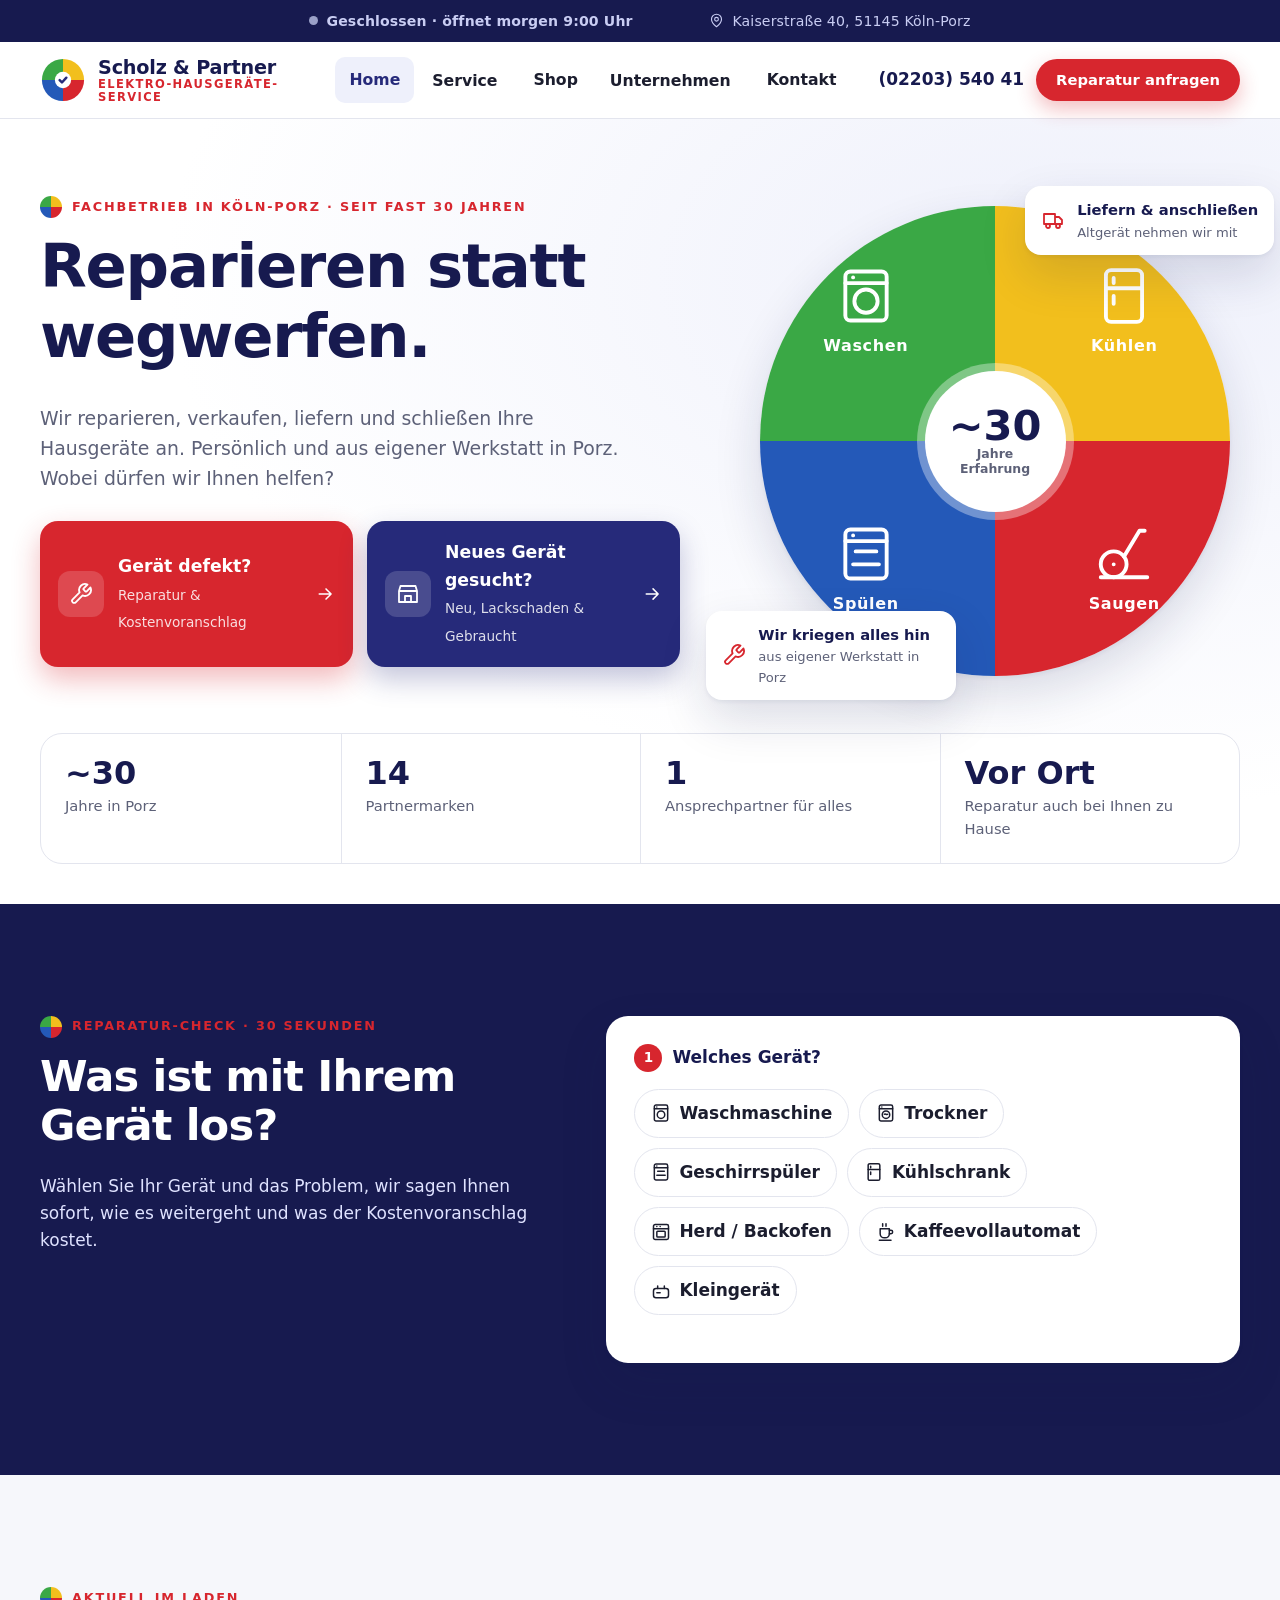
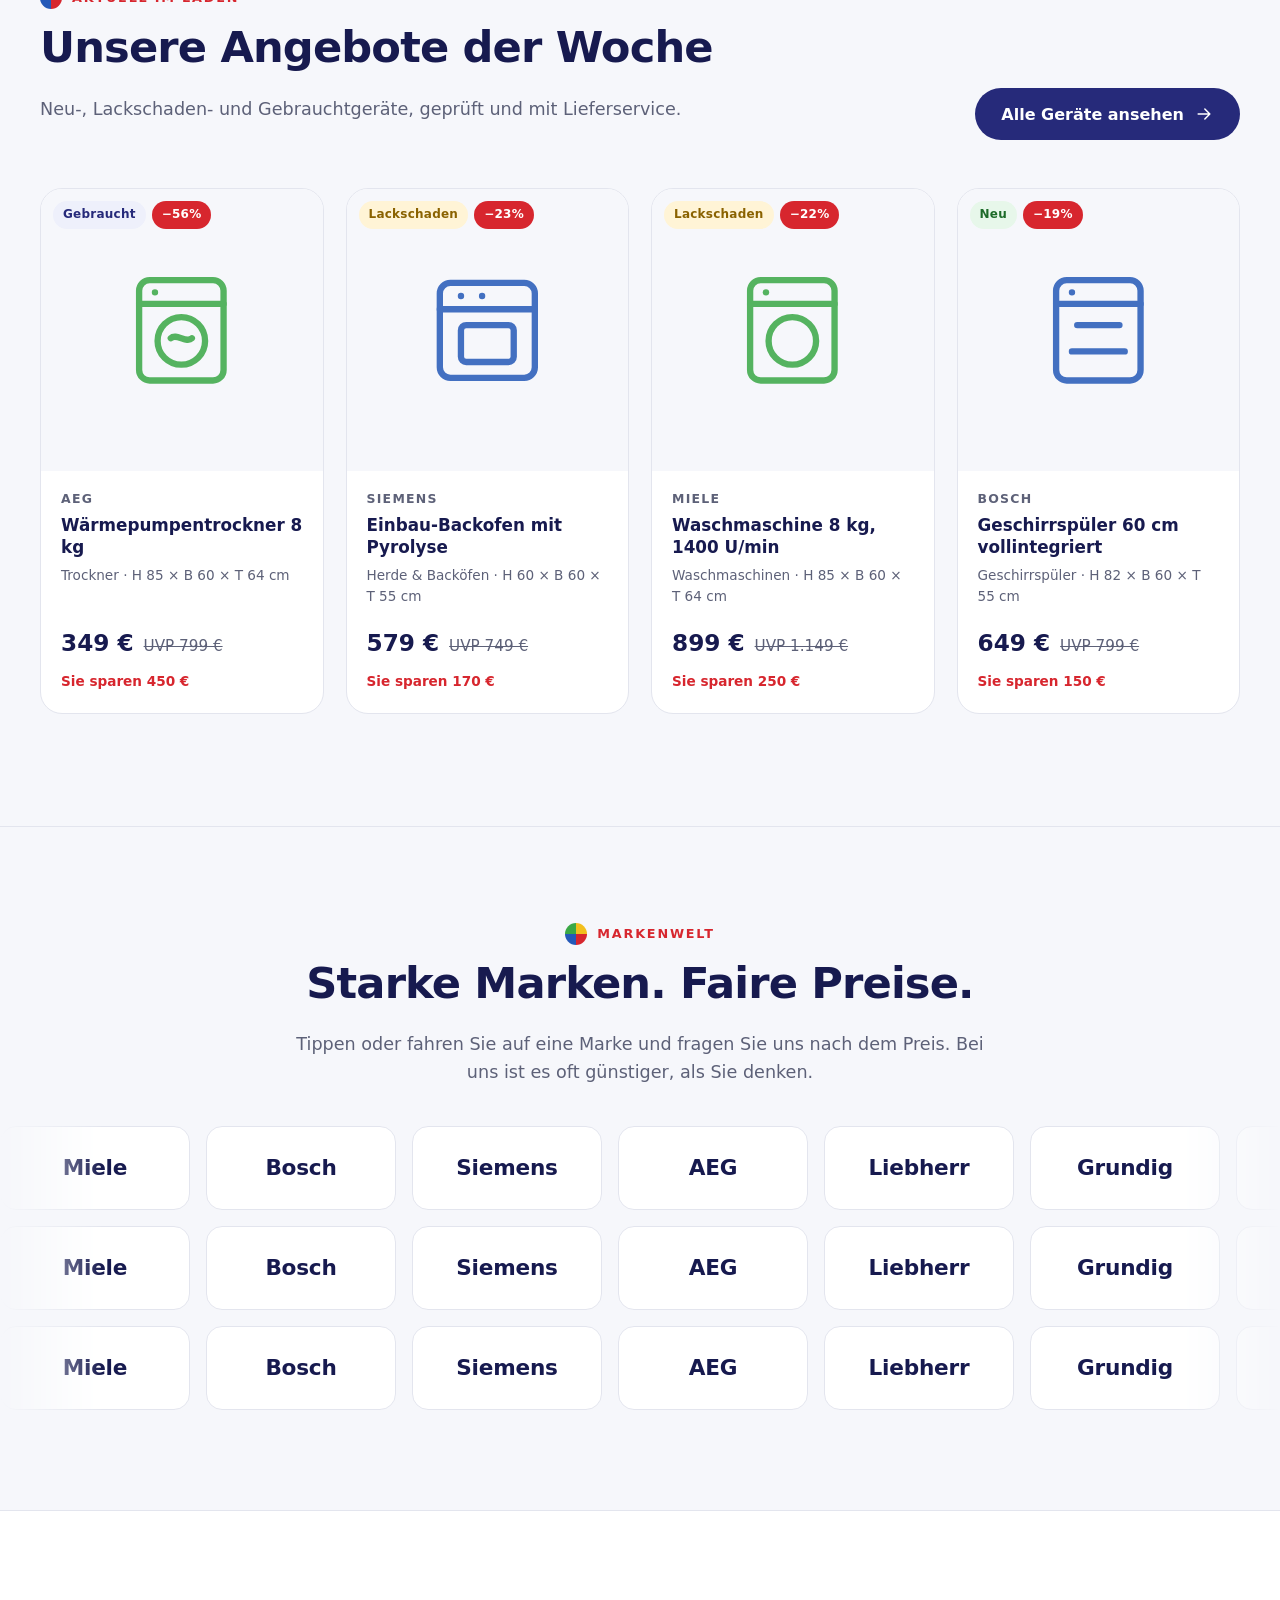
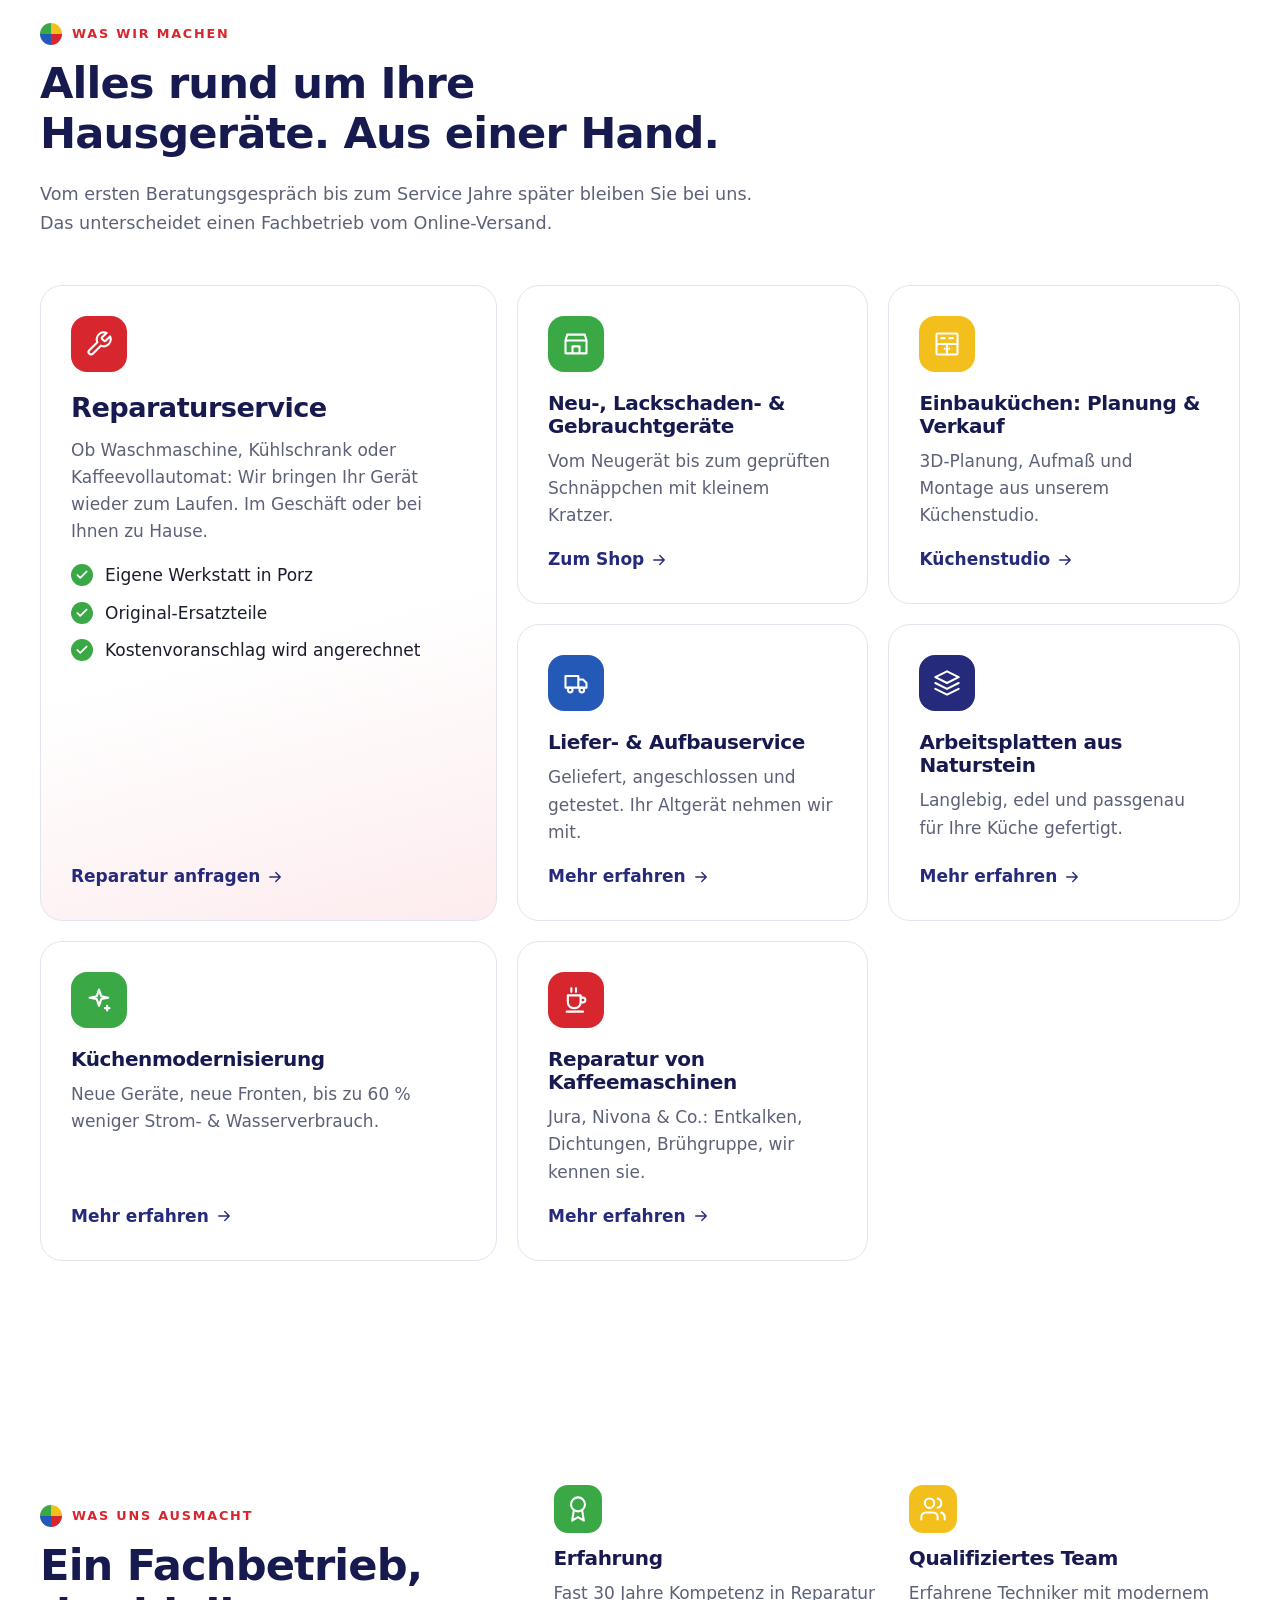
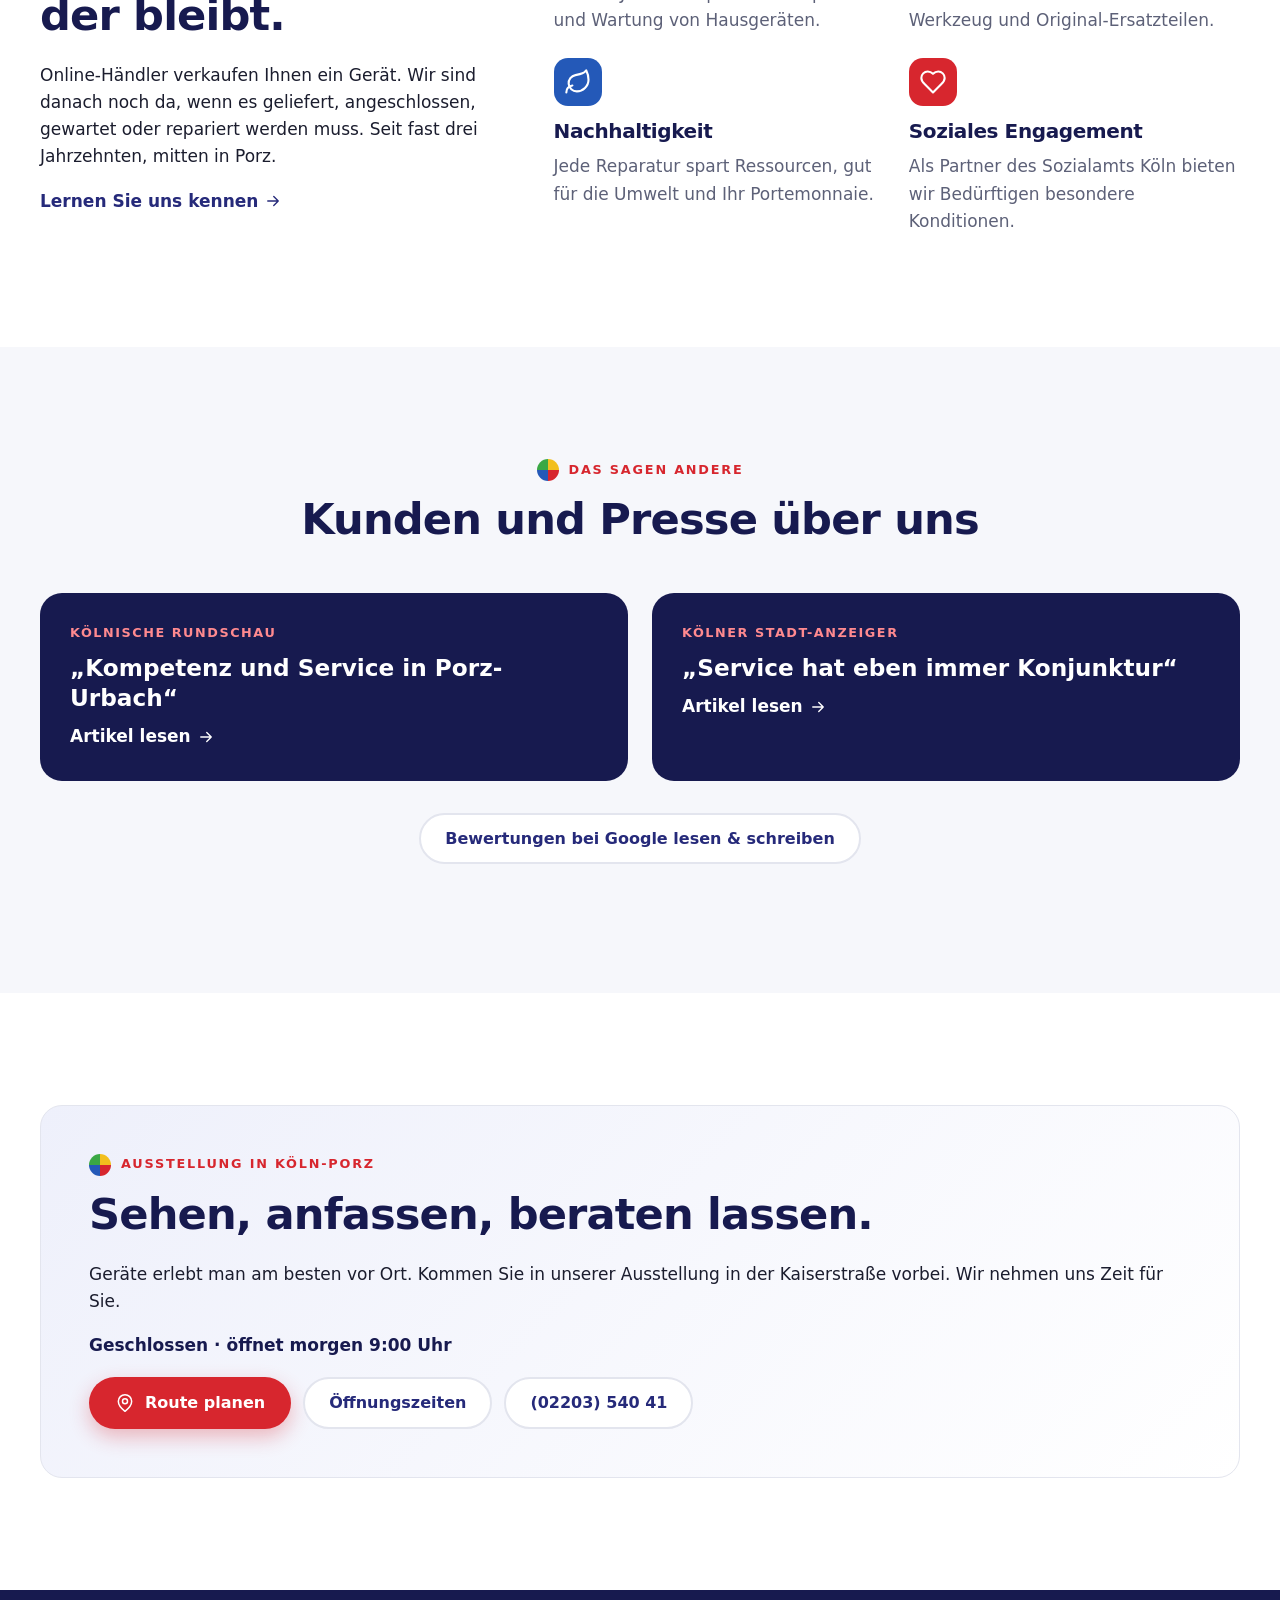
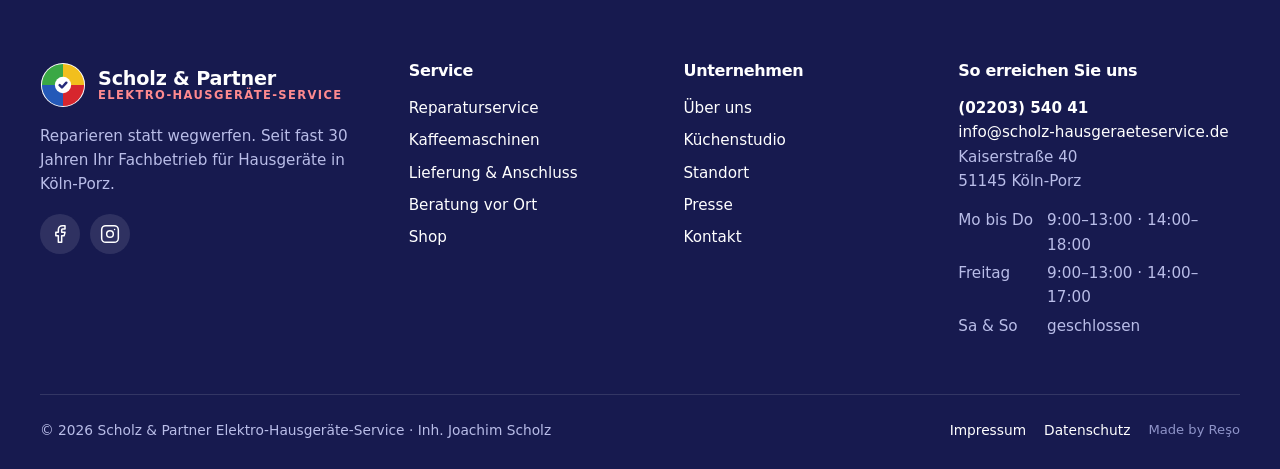
==== home/index.html @ b6da5149 "Webseite v 1.1" ====
<!DOCTYPE html>
<html lang="de">
<head>
  <meta charset="utf-8">
  <meta name="viewport" content="width=device-width, initial-scale=1">
  <title>Scholz &amp; Partner, Hausgeräte-Reparatur, Verkauf &amp; Küchenstudio in Köln-Porz</title>
  <meta name="description" content="Ihr Fachbetrieb für Hausgeräte in Köln-Porz: Reparatur von Waschmaschine, Kühlschrank & Kaffeevollautomat, Neu-, Lackschaden- & Gebrauchtgeräte, Lieferung, Anschluss und Küchenstudio. Seit fast 30 Jahren.">
  <link rel="canonical" href="https://scholz-hausgeraeteservice.de/home/">
  <meta property="og:title" content="Scholz & Partner, Reparieren statt wegwerfen">
  <meta property="og:description" content="Hausgeräte-Service in Köln-Porz: Reparatur, Verkauf, Lieferung & Küchenstudio.">
  <meta name="theme-color" content="#262a7a">
  <link rel="icon" href="/assets/img/favicon.svg" type="image/svg+xml">
  <link rel="stylesheet" href="/assets/css/main.css">
  <link rel="stylesheet" href="/home/style.css">
  <script type="application/ld+json">
  {"@context":"https://schema.org","@type":"HomeAndConstructionBusiness","name":"Scholz & Partner Elektro-Hausgeräte-Service",
   "url":"https://scholz-hausgeraeteservice.de/","telephone":"+49 2203 54041","email":"info@scholz-hausgeraeteservice.de",
   "address":{"@type":"PostalAddress","streetAddress":"Kaiserstraße 40","postalCode":"51145","addressLocality":"Köln","addressCountry":"DE"},
   "openingHoursSpecification":[
     {"@type":"OpeningHoursSpecification","dayOfWeek":["Monday","Tuesday","Wednesday","Thursday"],"opens":"09:00","closes":"13:00"},
     {"@type":"OpeningHoursSpecification","dayOfWeek":["Monday","Tuesday","Wednesday","Thursday"],"opens":"14:00","closes":"18:00"},
     {"@type":"OpeningHoursSpecification","dayOfWeek":"Friday","opens":"09:00","closes":"13:00"},
     {"@type":"OpeningHoursSpecification","dayOfWeek":"Friday","opens":"14:00","closes":"17:00"}],
   "sameAs":["https://www.facebook.com/scholzshop/","https://www.instagram.com/scholz.shop/"]}
  </script>
</head>
<body data-page="home">
<div id="site-header"></div>

<main>
  <!-- ============ HERO ============ -->
  <section class="hero">
    <div class="container hero__grid">
      <div class="hero__text">
        <span class="eyebrow">Fachbetrieb in Köln-Porz · seit fast 30 Jahren</span>
        <h1>Reparieren statt wegwerfen.</h1>
        <p class="hero__lead">Wir reparieren, verkaufen, liefern und schließen Ihre Hausgeräte an. Persönlich und aus eigener Werkstatt in Porz. Wobei dürfen wir Ihnen helfen?</p>

        <!-- Zwei klare Wege statt zehn Optionen -->
        <div class="hero__paths">
          <a class="path path--repair" href="/service/#reparatur">
            <span class="path__icon" data-icon="wrench"></span>
            <span><strong>Gerät defekt?</strong><small>Reparatur &amp; Kostenvoranschlag</small></span>
            <span class="path__arrow" data-icon="arrow"></span>
          </a>
          <a class="path path--shop" href="/shop/">
            <span class="path__icon" data-icon="store"></span>
            <span><strong>Neues Gerät gesucht?</strong><small>Neu, Lackschaden &amp; Gebraucht</small></span>
            <span class="path__arrow" data-icon="arrow"></span>
          </a>
        </div>

      </div>

      <!-- Bild-Platzhalter: eigenes Foto unter /home/img/hero.jpg ablegen und hier ein <img> ergänzen -->
      <div class="hero__visual" aria-label="Unsere Gerätewelten">
        <div class="wheel">
          <a class="wheel__q q-green" href="/shop/?kategorie=waschmaschinen"><span data-icon="washer"></span><em>Waschen</em></a>
          <a class="wheel__q q-yellow" href="/shop/?kategorie=kuehlschraenke"><span data-icon="fridge"></span><em>Kühlen</em></a>
          <a class="wheel__q q-blue" href="/shop/?kategorie=geschirrspueler"><span data-icon="dishwasher"></span><em>Spülen</em></a>
          <a class="wheel__q q-red" href="/shop/?kategorie=staubsauger"><span data-icon="vacuum"></span><em>Saugen</em></a>
          <div class="wheel__core"><strong>~30</strong><span>Jahre<br>Erfahrung</span></div>
        </div>
        <div class="chip chip--1"><span data-icon="wrench"></span><span><strong>Wir kriegen alles hin</strong>aus eigener Werkstatt in Porz</span></div>
        <div class="chip chip--2"><span data-icon="truck"></span><span><strong>Liefern &amp; anschließen</strong>Altgerät nehmen wir mit</span></div>
      </div>
    </div>

    <div class="container">
      <ul class="trust">
        <li><strong data-count="30" data-prefix="~">0</strong><span>Jahre in Porz</span></li>
        <li><strong data-count="14">0</strong><span>Partnermarken</span></li>
        <li><strong>1</strong><span>Ansprechpartner für alles</span></li>
        <li><strong>Vor Ort</strong><span>Reparatur auch bei Ihnen zu Hause</span></li>
      </ul>
    </div>
  </section>

  <!-- ============ REPARATUR-CHECK (interaktiv) ============ -->
  <section class="section section--navy" aria-labelledby="check-title">
    <div class="container check">
      <div class="check__intro">
        <span class="eyebrow">Reparatur-Check · 30 Sekunden</span>
        <h2 id="check-title">Was ist mit Ihrem Gerät los?</h2>
        <p>Wählen Sie Ihr Gerät und das Problem, wir sagen Ihnen sofort, wie es weitergeht und was der Kostenvoranschlag kostet.</p>
      </div>
      <div class="check__box" id="repair-check">
        <div class="check__step" data-step="1">
          <p class="check__q"><span>1</span> Welches Gerät?</p>
          <div class="check__opts" id="check-devices"></div>
        </div>
        <div class="check__step" data-step="2" hidden>
          <p class="check__q"><span>2</span> Was passiert?</p>
          <div class="check__opts" id="check-problems"></div>
        </div>
        <div class="check__result" id="check-result" hidden></div>
      </div>
    </div>
  </section>

  <!-- ============ ANGEBOTE (aus dem Admin-Bereich) ============ -->
  <section class="section section--soft" id="angebote" aria-labelledby="deals-title" hidden>
    <div class="container">
      <div class="section-head deals-head">
        <div><span class="eyebrow">Aktuell im Laden</span><h2 id="deals-title">Unsere Angebote der Woche</h2>
          <p>Neu-, Lackschaden- und Gebrauchtgeräte, geprüft und mit Lieferservice.</p></div>
        <a class="btn btn--navy" href="/shop/">Alle Geräte ansehen <span data-icon="arrow"></span></a>
      </div>
      <div class="product-grid" id="deals"></div>
    </div>
  </section>

  <!-- ============ MARKEN-LAUFBAND ============ -->
  <section class="brands" aria-labelledby="brands-title">
    <div class="container section-head center">
      <span class="eyebrow">Markenwelt</span>
      <h2 id="brands-title">Starke Marken. Faire Preise.</h2>
      <p>Tippen oder fahren Sie auf eine Marke und fragen Sie uns nach dem Preis. Bei uns ist es oft günstiger, als Sie denken.</p>
    </div>
    <div class="marquee" id="marquee"></div>
    <div class="brand-pop" id="brand-pop" role="tooltip" hidden></div>
  </section>

  <!-- ============ LEISTUNGEN ============ -->
  <section class="section" aria-labelledby="services-title">
    <div class="container">
      <div class="section-head">
        <span class="eyebrow">Was wir machen</span>
        <h2 id="services-title">Alles rund um Ihre Hausgeräte. Aus einer Hand.</h2>
        <p>Vom ersten Beratungsgespräch bis zum Service Jahre später bleiben Sie bei uns. Das unterscheidet einen Fachbetrieb vom Online-Versand.</p>
      </div>
      <div class="bento">
        <a class="card bento__big c-red reveal" href="/service/#reparatur">
          <div class="icon-bubble" data-icon="wrench"></div>
          <h3>Reparaturservice</h3>
          <p>Ob Waschmaschine, Kühlschrank oder Kaffeevollautomat: Wir bringen Ihr Gerät wieder zum Laufen. Im Geschäft oder bei Ihnen zu Hause.</p>
          <ul class="check-list"><li>Eigene Werkstatt in Porz</li><li>Original-Ersatzteile</li><li>Kostenvoranschlag wird angerechnet</li></ul>
          <span class="link-arrow">Reparatur anfragen <span data-icon="arrow"></span></span>
        </a>
        <a class="card c-green reveal" href="/shop/"><div class="icon-bubble" data-icon="store"></div><h3>Neu-, Lackschaden- &amp; Gebrauchtgeräte</h3><p>Vom Neugerät bis zum geprüften Schnäppchen mit kleinem Kratzer.</p><span class="link-arrow">Zum Shop <span data-icon="arrow"></span></span></a>
        <a class="card c-yellow reveal" href="/ueber-uns/#kuechenstudio"><div class="icon-bubble" data-icon="kitchen"></div><h3>Einbauküchen: Planung &amp; Verkauf</h3><p>3D-Planung, Aufmaß und Montage aus unserem Küchenstudio.</p><span class="link-arrow">Küchenstudio <span data-icon="arrow"></span></span></a>
        <a class="card c-blue reveal" href="/service/#lieferung"><div class="icon-bubble" data-icon="truck"></div><h3>Liefer- &amp; Aufbauservice</h3><p>Geliefert, angeschlossen und getestet. Ihr Altgerät nehmen wir mit.</p><span class="link-arrow">Mehr erfahren <span data-icon="arrow"></span></span></a>
        <a class="card c-navy reveal" href="/service/#kueche"><div class="icon-bubble" data-icon="layers"></div><h3>Arbeitsplatten aus Naturstein</h3><p>Langlebig, edel und passgenau für Ihre Küche gefertigt.</p><span class="link-arrow">Mehr erfahren <span data-icon="arrow"></span></span></a>
        <a class="card c-green reveal" href="/service/#kueche"><div class="icon-bubble" data-icon="sparkle"></div><h3>Küchenmodernisierung</h3><p>Neue Geräte, neue Fronten, bis zu 60 % weniger Strom- &amp; Wasserverbrauch.</p><span class="link-arrow">Mehr erfahren <span data-icon="arrow"></span></span></a>
        <a class="card c-red reveal" href="/service/#kaffee"><div class="icon-bubble" data-icon="coffee"></div><h3>Reparatur von Kaffeemaschinen</h3><p>Jura, Nivona &amp; Co.: Entkalken, Dichtungen, Brühgruppe, wir kennen sie.</p><span class="link-arrow">Mehr erfahren <span data-icon="arrow"></span></span></a>
      </div>
    </div>
  </section>

  <!-- ============ WAS UNS AUSMACHT ============ -->
  <section class="section" aria-labelledby="usp-title">
    <div class="container usp">
      <div class="usp__text">
        <span class="eyebrow">Was uns ausmacht</span>
        <h2 id="usp-title">Ein Fachbetrieb, der bleibt.</h2>
        <p>Online-Händler verkaufen Ihnen ein Gerät. Wir sind danach noch da, wenn es geliefert, angeschlossen, gewartet oder repariert werden muss. Seit fast drei Jahrzehnten, mitten in Porz.</p>
        <a class="link-arrow" href="/ueber-uns/">Lernen Sie uns kennen <span data-icon="arrow"></span></a>
      </div>
      <div class="grid grid-2 usp__grid">
        <div class="usp__item reveal c-green"><div class="icon-bubble" data-icon="award"></div><h3>Erfahrung</h3><p>Fast 30 Jahre Kompetenz in Reparatur und Wartung von Hausgeräten.</p></div>
        <div class="usp__item reveal c-yellow"><div class="icon-bubble" data-icon="users"></div><h3>Qualifiziertes Team</h3><p>Erfahrene Techniker mit modernem Werkzeug und Original-Ersatzteilen.</p></div>
        <div class="usp__item reveal c-blue"><div class="icon-bubble" data-icon="leaf"></div><h3>Nachhaltigkeit</h3><p>Jede Reparatur spart Ressourcen, gut für die Umwelt und Ihr Portemonnaie.</p></div>
        <div class="usp__item reveal c-red"><div class="icon-bubble" data-icon="heart"></div><h3>Soziales Engagement</h3><p>Als Partner des Sozialamts Köln bieten wir Bedürftigen besondere Konditionen.</p></div>
      </div>
    </div>
  </section>

  <!-- ============ REZENSIONEN + PRESSE ============ -->
  <section class="section section--soft" aria-labelledby="reviews-title">
    <div class="container">
      <div class="section-head center">
        <span class="eyebrow">Das sagen andere</span>
        <h2 id="reviews-title">Kunden und Presse über uns</h2>
      </div>
      <div class="reviews" id="reviews"></div>
      <div class="press grid grid-2">
        <a class="press__item reveal" href="https://specials.rundschau-online.de/gut-leben-in-porz-50362/koeln/haushaltsgeraeteservice-scholz-partner-kompetenz-service-porz-urbach-sortiment-kaffee-automaten-169299" target="_blank" rel="noopener">
          <span class="press__src">Kölnische Rundschau</span><blockquote>„Kompetenz und Service in Porz-Urbach“</blockquote><span class="link-arrow">Artikel lesen <span data-icon="arrow"></span></span></a>
        <a class="press__item reveal" href="https://specials.ksta.de/gut-leben-in-porz-09-2022/koeln/service-hat-eben-immer-konjunktur-192924" target="_blank" rel="noopener">
          <span class="press__src">Kölner Stadt-Anzeiger</span><blockquote>„Service hat eben immer Konjunktur“</blockquote><span class="link-arrow">Artikel lesen <span data-icon="arrow"></span></span></a>
      </div>
      <p class="center-text"><a class="btn btn--ghost" id="google-reviews" target="_blank" rel="noopener">Bewertungen bei Google lesen &amp; schreiben</a></p>
    </div>
  </section>

  <!-- ============ BESUCH + MERKEN ============ -->
  <section class="section" aria-labelledby="visit-title">
    <div class="container visit">
      <div class="visit__card reveal">
        <span class="eyebrow">Ausstellung in Köln-Porz</span>
        <h2 id="visit-title">Sehen, anfassen, beraten lassen.</h2>
        <p>Geräte erlebt man am besten vor Ort. Kommen Sie in unserer Ausstellung in der Kaiserstraße vorbei. Wir nehmen uns Zeit für Sie.</p>
        <p class="visit__status" id="visit-status"></p>
        <div class="visit__actions">
          <a class="btn btn--red" id="route-btn" target="_blank" rel="noopener"><span data-icon="pin"></span> Route planen</a>
          <a class="btn btn--ghost" href="/ueber-uns/#standort">Öffnungszeiten</a>
          <a class="btn btn--ghost" data-phone href="#"></a>
        </div>
      </div>
    </div>
  </section>

</main>

<div id="site-footer"></div>
<script src="/assets/js/main.js"></script>
<script src="/home/script.js"></script>
</body>
</html>
---- assets/css/main.css ----
/* ==========================================================================
   Scholz & Partner – globales Design-System
   Farben aus der Visitenkarte: Navy-Schrift, Rot-Akzent, 4-Farben-Kreis
   ========================================================================== */
:root {
  --navy: #262a7a;
  --navy-900: #171a4f;
  --navy-50: #eef0fb;
  --red: #d7262e;
  --red-600: #b91d24;
  --green: #3aa845;
  --yellow: #f2bf1d;
  --blue: #2459b8;
  --ink: #1b1d2e;
  --muted: #5d6178;
  --line: #e3e5ee;
  --bg: #ffffff;
  --bg-soft: #f6f7fb;
  --radius: 14px;
  --radius-lg: 22px;
  --shadow: 0 1px 2px rgba(23, 26, 79, .06), 0 8px 24px rgba(23, 26, 79, .08);
  --shadow-lg: 0 2px 4px rgba(23, 26, 79, .06), 0 20px 48px rgba(23, 26, 79, .14);
  --font: "Segoe UI", system-ui, -apple-system, Roboto, "Helvetica Neue", Arial, sans-serif;
  --container: 1200px;
  --header-h: 76px;
}

*, *::before, *::after { box-sizing: border-box; }
html { scroll-behavior: smooth; scroll-padding-top: calc(var(--header-h) + 16px); -webkit-text-size-adjust: 100%; }
html, body { overflow-x: clip; }
body { margin: 0; font-family: var(--font); color: var(--ink); background: var(--bg); line-height: 1.6; font-size: 17px; -webkit-font-smoothing: antialiased; }
img, svg, video { max-width: 100%; display: block; }
a { color: var(--navy); }
h1, h2, h3, h4 { line-height: 1.15; margin: 0 0 .5em; color: var(--navy-900); letter-spacing: -.02em; }
h1 { font-size: clamp(2.2rem, 5vw, 3.8rem); font-weight: 800; }
h2 { font-size: clamp(1.8rem, 3.4vw, 2.7rem); font-weight: 800; }
h3 { font-size: 1.25rem; font-weight: 700; }
p { margin: 0 0 1em; }
:focus-visible { outline: 3px solid var(--yellow); outline-offset: 2px; border-radius: 4px; }
[hidden] { display: none !important; }
.breadcrumb { display: none; }
.footer a.footer__by { color: #8f94c9; font-size: .82rem; }
.footer a.footer__by:hover { color: #fff; }
.sr-only { position: absolute; width: 1px; height: 1px; overflow: hidden; clip: rect(0 0 0 0); white-space: nowrap; }

.container { width: min(100% - 40px, var(--container)); margin-inline: auto; }
.section { padding: clamp(64px, 9vw, 112px) 0; }
.section--soft { background: var(--bg-soft); }
.section--navy { background: var(--navy-900); color: #dfe2ff; }
.section--navy h2, .section--navy h3 { color: #fff; }
.section-head { max-width: 720px; margin-bottom: 48px; }
.section-head.center { margin-inline: auto; text-align: center; }
.section-head p { color: var(--muted); font-size: 1.1rem; }
.section--navy .section-head p { color: #b9bde8; }
.eyebrow { display: inline-flex; align-items: center; gap: 10px; font-size: .8rem; font-weight: 700; letter-spacing: .14em; text-transform: uppercase; color: var(--red); margin-bottom: 14px; }
.eyebrow::before { content: ""; width: 22px; height: 22px; border-radius: 50%; background: conic-gradient(var(--yellow) 0 25%, var(--red) 0 50%, var(--blue) 0 75%, var(--green) 0); flex: none; }

/* ---------- Buttons ---------- */
.btn { display: inline-flex; align-items: center; justify-content: center; gap: 10px; padding: 14px 24px; border-radius: 999px; font-weight: 700; font-size: 1rem; text-decoration: none; border: 2px solid transparent; cursor: pointer; transition: transform .15s ease, box-shadow .15s ease, background .15s ease; font-family: inherit; line-height: 1.2; }
.btn svg { width: 20px; height: 20px; flex: none; }
.btn:hover { transform: translateY(-2px); }
.btn--red { background: var(--red); color: #fff; box-shadow: 0 8px 20px rgba(215, 38, 46, .3); }
.btn--red:hover { background: var(--red-600); }
.btn--navy { background: var(--navy); color: #fff; }
.btn--navy:hover { background: var(--navy-900); }
.btn--ghost { border-color: var(--line); color: var(--navy); background: #fff; }
.btn--ghost:hover { border-color: var(--navy); }
.btn--white { background: #fff; color: var(--navy-900); }
.btn--sm { padding: 10px 18px; font-size: .92rem; white-space: nowrap; }
.btn--block { width: 100%; }
.link-arrow { display: inline-flex; align-items: center; gap: 6px; font-weight: 700; text-decoration: none; color: var(--navy); }
.link-arrow svg { width: 18px; height: 18px; transition: transform .15s; }
.link-arrow:hover svg { transform: translateX(4px); }

/* ---------- Icons ---------- */
.ico { width: 24px; height: 24px; fill: none; stroke: currentColor; stroke-width: 1.8; stroke-linecap: round; stroke-linejoin: round; }

/* ---------- Topbar + Header ---------- */
.topbar { background: var(--navy-900); color: #c9cdf3; font-size: .88rem; }
.topbar .container { display: flex; justify-content: center; align-items: center; gap: clamp(32px, 6vw, 88px); min-height: 42px; letter-spacing: .01em; }
.topbar a { color: #fff; text-decoration: none; font-weight: 600; }
.topbar__hide-sm { display: inline-flex; align-items: center; gap: 8px; }
.open-badge { display: inline-flex; align-items: center; gap: 8px; font-weight: 600; }
.open-badge::before { content: ""; width: 9px; height: 9px; border-radius: 50%; background: #9aa0c7; }
.open-badge.is-open { color: #5ee07a; }
.open-badge.is-open::before { background: #44d35a; box-shadow: 0 0 0 0 rgba(68, 211, 90, .6); animation: pulse 2s infinite; }
@keyframes pulse { 70% { box-shadow: 0 0 0 8px rgba(68, 211, 90, 0); } 100% { box-shadow: 0 0 0 0 rgba(68, 211, 90, 0); } }

.header { position: sticky; top: 0; z-index: 50; background: rgba(255, 255, 255, .94); backdrop-filter: saturate(1.4) blur(12px); border-bottom: 1px solid var(--line); }
.header .container { display: flex; align-items: center; justify-content: space-between; height: var(--header-h); gap: 20px; }
.logo { display: flex; align-items: center; gap: 12px; text-decoration: none; color: var(--navy-900); }
.logo svg { width: 46px; height: 46px; flex: none; }
.logo__text { display: flex; flex-direction: column; line-height: 1.1; }
.logo__name { font-weight: 800; font-size: 1.2rem; letter-spacing: -.01em; }
.logo__sub { font-size: .72rem; font-weight: 700; letter-spacing: .12em; text-transform: uppercase; color: var(--red); }
.nav { display: flex; align-items: center; gap: 4px; }
.nav > a, .nav__drop > button { padding: 10px 14px; border-radius: 10px; text-decoration: none; color: var(--ink); font-weight: 600; font-size: .98rem; background: none; border: 0; font-family: inherit; cursor: pointer; display: inline-flex; align-items: center; gap: 4px; }
.nav > a:hover, .nav__drop > button:hover, .nav > a.active, .nav__drop.active > button { color: var(--navy); background: var(--navy-50); }
.nav__drop { position: relative; }
.nav__drop > button svg { width: 16px; height: 16px; transition: transform .2s; }
.nav__menu { position: absolute; top: calc(100% + 8px); left: 0; min-width: 230px; background: #fff; border: 1px solid var(--line); border-radius: var(--radius); box-shadow: var(--shadow-lg); padding: 8px; opacity: 0; visibility: hidden; transform: translateY(6px); transition: .18s; }
.nav__menu a { display: flex; gap: 12px; align-items: center; padding: 10px 12px; border-radius: 10px; color: var(--ink); text-decoration: none; font-weight: 600; }
.nav__menu a:hover { background: var(--navy-50); color: var(--navy); }
.nav__menu .ico { width: 20px; height: 20px; color: var(--red); }
.nav__drop:hover .nav__menu, .nav__drop:focus-within .nav__menu { opacity: 1; visibility: visible; transform: none; }
.nav__drop:hover > button svg { transform: rotate(180deg); }
.header__cta { display: flex; align-items: center; gap: 12px; }
.header__phone { display: flex; align-items: center; gap: 8px; font-weight: 800; color: var(--navy-900); text-decoration: none; white-space: nowrap; }
.header__phone .ico { color: var(--red); }
.burger { display: none; background: none; border: 0; padding: 8px; cursor: pointer; color: var(--navy-900); }
.nav__ico, .nav__head, .nav__foot, .nav-backdrop { display: none; } /* nur im Handy-Menü */
html.menu-open { overflow: hidden; } /* Scroll-Sperre, solange Menü/Filter offen sind */
.burger .ico { width: 30px; height: 30px; }

/* ---------- Footer ---------- */
.footer { background: var(--navy-900); color: #b9bde8; padding: 72px 0 28px; font-size: .95rem; }
.footer a { color: #fff; text-decoration: none; }
.footer a:hover { text-decoration: underline; }
.footer__grid { display: grid; grid-template-columns: 1.4fr 1fr 1fr 1.2fr; gap: 40px; }
.footer h4 { color: #fff; font-size: 1rem; margin-bottom: 16px; }
.footer ul { list-style: none; padding: 0; margin: 0; display: grid; gap: 8px; }
.footer .logo { color: #fff; margin-bottom: 16px; }
.footer .logo__sub { color: #ff8a8f; }
.footer__hours { display: grid; grid-template-columns: auto 1fr; gap: 4px 14px; }
.footer__bottom { margin-top: 56px; padding-top: 24px; border-top: 1px solid rgba(255, 255, 255, .12); display: flex; justify-content: space-between; gap: 16px; flex-wrap: wrap; font-size: .86rem; }
.footer__bottom nav { display: flex; gap: 18px; flex-wrap: wrap; }
.social { display: flex; gap: 10px; margin-top: 18px; }
.social a { width: 40px; height: 40px; border-radius: 50%; background: rgba(255, 255, 255, .1); display: grid; place-items: center; }
.social a:hover { background: var(--red); text-decoration: none; }
.social .ico { width: 20px; height: 20px; }

/* Mobile-Aktionsleiste (Daumenzone) */
.mobilebar { display: none; }

/* ---------- Karten / Grids ---------- */
.grid { display: grid; gap: 24px; }
.grid-2 { grid-template-columns: repeat(2, 1fr); }
.grid-3 { grid-template-columns: repeat(3, 1fr); }
.grid-4 { grid-template-columns: repeat(4, 1fr); }
.card { background: #fff; border: 1px solid var(--line); border-radius: var(--radius-lg); padding: 30px; transition: transform .2s, box-shadow .2s, border-color .2s; }
.card:hover { transform: translateY(-4px); box-shadow: var(--shadow-lg); border-color: transparent; }
.card p { color: var(--muted); }
.icon-bubble { width: 56px; height: 56px; border-radius: 16px; display: grid; place-items: center; margin-bottom: 20px; color: #fff; background: var(--navy); }
.icon-bubble .ico { width: 28px; height: 28px; }
.c-green { --c: var(--green); } .c-yellow { --c: var(--yellow); } .c-red { --c: var(--red); } .c-blue { --c: var(--blue); } .c-navy { --c: var(--navy); }
[class*="c-"] > .icon-bubble, .icon-bubble[class*="c-"] { background: var(--c); }
.check-list { list-style: none; padding: 0; margin: 0 0 1.4em; display: grid; gap: 10px; }
.check-list li { display: flex; gap: 12px; align-items: flex-start; }
.check-list li::before { content: ""; flex: none; width: 22px; height: 22px; margin-top: 2px; border-radius: 50%; background: var(--green) url("data:image/svg+xml,%3Csvg xmlns='http://www.w3.org/2000/svg' viewBox='0 0 24 24' fill='none' stroke='white' stroke-width='3' stroke-linecap='round' stroke-linejoin='round'%3E%3Cpath d='M20 6 9 17l-5-5'/%3E%3C/svg%3E") center/14px no-repeat; }

/* Seitenkopf für Unterseiten */
.page-hero { background: linear-gradient(160deg, var(--navy-50), #fff 70%); padding: clamp(48px, 7vw, 88px) 0 clamp(40px, 6vw, 72px); position: relative; overflow: hidden; }
.page-hero::after { content: ""; position: absolute; right: -120px; top: -120px; width: 380px; height: 380px; border-radius: 50%; background: conic-gradient(var(--yellow) 0 25%, var(--red) 0 50%, var(--blue) 0 75%, var(--green) 0); opacity: .1; }
.page-hero p { font-size: 1.15rem; color: var(--muted); max-width: 680px; }
.breadcrumb { font-size: .88rem; color: var(--muted); margin-bottom: 18px; }
.breadcrumb a { color: var(--muted); }

/* CTA-Band */
.cta-band { background: var(--red); color: #fff; border-radius: var(--radius-lg); padding: clamp(32px, 5vw, 56px); display: flex; align-items: center; justify-content: space-between; gap: 32px; flex-wrap: wrap; position: relative; overflow: hidden; }
.cta-band h2 { color: #fff; margin-bottom: 8px; }
.cta-band p { margin: 0; opacity: .9; max-width: 560px; }
.cta-band .btn--white { color: var(--red); }
.cta-band__actions { display: flex; gap: 12px; flex-wrap: wrap; position: relative; }

/* Formulare */
.field { display: grid; gap: 6px; margin-bottom: 16px; }
.field label { font-weight: 600; font-size: .92rem; }
.field input, .field select, .field textarea { font: inherit; padding: 13px 15px; border: 1.5px solid var(--line); border-radius: 12px; background: #fff; color: var(--ink); width: 100%; }
.field input:focus, .field select:focus, .field textarea:focus { outline: none; border-color: var(--navy); box-shadow: 0 0 0 4px var(--navy-50); }
.field textarea { min-height: 130px; resize: vertical; }
.form-note { font-size: .85rem; color: var(--muted); }
.alert { padding: 14px 18px; border-radius: 12px; margin-bottom: 18px; font-weight: 600; }
.alert--ok { background: #e7f7ea; color: #1d6b29; }
.alert--err { background: #fde8e9; color: #9b1a20; }

/* Tags / Badges */
.badge { display: inline-block; padding: 4px 10px; border-radius: 999px; font-size: .75rem; font-weight: 700; letter-spacing: .02em; }
.badge--neu { background: #e7f7ea; color: #1d6b29; }
.badge--lackschaden { background: #fff4d6; color: #8a6200; }
.badge--gebraucht { background: var(--navy-50); color: var(--navy); }
.badge--sale { background: var(--red); color: #fff; }

/* Scroll-Animationen */
.reveal { opacity: 0; transform: translateY(24px); transition: opacity .7s ease, transform .7s ease; }
.reveal.is-visible { opacity: 1; transform: none; }
@media (prefers-reduced-motion: reduce) {
  *, *::before, *::after { animation: none !important; transition: none !important; scroll-behavior: auto !important; }
  .reveal { opacity: 1; transform: none; }
}

/* Produktkarten (Shop + Startseite) */
.product-grid { display: grid; grid-template-columns: repeat(auto-fill, minmax(250px, 1fr)); gap: 22px; }
.product { background: #fff; border: 1px solid var(--line); border-radius: var(--radius-lg); overflow: hidden; display: flex; flex-direction: column; text-decoration: none; color: inherit; transition: transform .2s, box-shadow .2s; position: relative; }
.product:hover { transform: translateY(-4px); box-shadow: var(--shadow-lg); }
.product__img { aspect-ratio: 1; background: var(--bg-soft); display: grid; place-items: center; position: relative; overflow: hidden; }
.product__img img { width: 100%; height: 100%; object-fit: contain; padding: 18px; transition: transform .35s; }
.product:hover .product__img img { transform: scale(1.05); }
.product__placeholder { width: 45%; height: 45%; color: var(--c, var(--navy)); opacity: .85; }
.product__placeholder .ico { width: 100%; height: 100%; stroke-width: 1.2; }
.product__badges { position: absolute; top: 12px; left: 12px; display: flex; gap: 6px; flex-wrap: wrap; }
.product__body { padding: 18px 20px 20px; display: flex; flex-direction: column; gap: 6px; flex: 1; }
.product__brand { font-size: .78rem; font-weight: 700; letter-spacing: .1em; text-transform: uppercase; color: var(--muted); }
.product__name { font-weight: 700; font-size: 1.05rem; color: var(--navy-900); line-height: 1.3; }
.product__meta { font-size: .85rem; color: var(--muted); }
.product__price { margin-top: auto; padding-top: 10px; display: flex; align-items: baseline; gap: 10px; flex-wrap: wrap; }
.price { font-size: 1.45rem; font-weight: 800; color: var(--navy-900); }
.price--ask { font-size: 1.05rem; color: var(--red); }
.price-old { color: var(--muted); text-decoration: line-through; font-size: .95rem; }
.price-save { color: var(--red); font-weight: 700; font-size: .85rem; }

/* ---------- Responsive ---------- */
@media (max-width: 1080px) {
  .header__phone span { display: none; }
  .grid-4 { grid-template-columns: repeat(2, 1fr); }
  .footer__grid { grid-template-columns: 1fr 1fr; }
}
@media (max-width: 900px) {
  :root { --header-h: 66px; }
  body { font-size: 16px; padding-bottom: 72px; }
  .topbar__hide-sm, .topbar .container > a { display: none; }
  .topbar { font-size: .8rem; }
  .burger { display: block; }
  .header { backdrop-filter: none; background: #fff; } /* backdrop-filter würde das fixe Menü einsperren */
  .header__cta .btn { display: none; }
  .header__phone { display: none; } /* Handy: Anrufen steckt in der unteren Leiste */
  /* Handy-Menü: schlanke Seitenleiste von rechts, Seite dahinter abgedunkelt */
  .nav { position: fixed; top: 0; right: 0; bottom: 0; z-index: 2; width: min(86vw, 340px); background: #fff; flex-direction: column; align-items: stretch; gap: 2px; padding: 0 16px 18px; overflow-y: auto; border-radius: 22px 0 0 22px; box-shadow: -16px 0 48px rgba(23, 26, 79, .2); transform: translateX(105%); visibility: hidden; transition: transform .32s cubic-bezier(.2, .8, .2, 1), visibility .32s; }
  .nav.is-open { transform: none; visibility: visible; }
  .nav-backdrop { display: block; position: fixed; inset: 0; z-index: 1; background: rgba(23, 26, 79, .45); backdrop-filter: blur(2px); animation: nav-fade .25s ease; }
  @keyframes nav-fade { from { opacity: 0; } }
  .nav__head { display: flex; align-items: center; justify-content: space-between; position: sticky; top: 0; z-index: 1; background: #fff; padding: 18px 4px 14px; margin-bottom: 8px; border-bottom: 1px solid var(--line); }
  .nav__title { font-size: .78rem; font-weight: 700; letter-spacing: .14em; text-transform: uppercase; color: var(--muted); }
  .nav__close { width: 40px; height: 40px; border-radius: 50%; border: 0; background: var(--bg-soft); color: var(--navy-900); display: grid; place-items: center; cursor: pointer; }
  .nav__close .ico { width: 22px; height: 22px; }
  .nav > a, .nav__drop > button { font-size: 1.02rem; padding: 10px; width: 100%; justify-content: flex-start; gap: 12px; border-radius: 12px; }
  .nav__ico { display: grid; place-items: center; flex: none; width: 36px; height: 36px; border-radius: 10px; background: var(--bg-soft); color: var(--navy); transition: .15s; }
  .nav .nav__ico .ico { width: 19px; height: 19px; }
  .nav > a.active .nav__ico, .nav__drop.active .nav__ico { background: var(--navy); color: #fff; }
  .nav__drop > button > .ico { margin-left: auto; color: var(--muted); }
  .nav__drop.is-open > button > .ico { transform: rotate(180deg); }
  .nav__menu { position: static; opacity: 1; visibility: visible; transform: none; box-shadow: none; border: 0; padding: 2px 0 8px 46px; min-width: 0; display: none; }
  .nav__drop.is-open .nav__menu { display: block; animation: nav-fade .2s ease; }
  .nav__menu a { padding: 8px 10px; font-size: .95rem; font-weight: 600; color: var(--muted); }
  .nav__menu .ico { width: 17px; height: 17px; }
  .nav__foot { display: grid; gap: 10px; margin-top: auto; padding-top: 18px; border-top: 1px solid var(--line); }
  .nav__foot .open-badge { font-size: .85rem; color: var(--muted); justify-content: center; }
  .nav__foot .open-badge.is-open { color: var(--green); }
  html.menu-open .mobilebar { display: none; }
  .grid-2, .grid-3 { grid-template-columns: 1fr; }
  .mobilebar { display: grid; grid-template-columns: repeat(3, 1fr); position: fixed; bottom: 0; left: 0; right: 0; z-index: 60; background: #fff; border-top: 1px solid var(--line); box-shadow: 0 -6px 20px rgba(23, 26, 79, .08); padding-bottom: env(safe-area-inset-bottom); }
  .mobilebar a { display: flex; flex-direction: column; align-items: center; gap: 2px; padding: 9px 4px; font-size: .75rem; font-weight: 700; color: var(--navy-900); text-decoration: none; }
  .mobilebar a .ico { width: 22px; height: 22px; }
  .mobilebar a.is-primary { background: var(--red); color: #fff; }
}
@media (max-width: 600px) {
  .grid-4 { grid-template-columns: 1fr; }
  .footer__grid { grid-template-columns: 1fr; }
  .logo__sub { font-size: .62rem; }
  .logo__name { font-size: 1.05rem; }
  .logo svg { width: 40px; height: 40px; }
  .card { padding: 24px; }
  .product-grid { grid-template-columns: repeat(2, 1fr); gap: 12px; }
  .product__body { padding: 12px 14px 14px; }
  .product__name { font-size: .95rem; }
  .price { font-size: 1.15rem; }
}
.topbar .ico { width: 15px; height: 15px; display: inline; vertical-align: -2px; }
---- home/style.css ----
/* ===== Startseite ===== */
.hero { padding: clamp(40px, 6vw, 80px) 0 40px; background: radial-gradient(ellipse at 85% 20%, var(--navy-50), transparent 60%), #fff; overflow: hidden; }
.hero__grid { display: grid; grid-template-columns: 1.15fr .85fr; gap: 48px; align-items: center; }
.hero__accent { display: block; font-size: .5em; font-weight: 700; color: var(--muted); letter-spacing: -.01em; margin-top: 14px; line-height: 1.3; }
.hero__lead { font-size: 1.18rem; color: var(--muted); max-width: 580px; }
.hero__paths { display: grid; grid-template-columns: 1fr 1fr; gap: 14px; margin: 28px 0 18px; max-width: 640px; }
.path { display: flex; align-items: center; gap: 14px; padding: 18px; border-radius: 18px; text-decoration: none; color: #fff; transition: transform .18s, box-shadow .18s; }
.path:hover { transform: translateY(-3px); }
.path--repair { background: var(--red); box-shadow: 0 12px 28px rgba(215, 38, 46, .32); }
.path--shop { background: var(--navy); box-shadow: 0 12px 28px rgba(38, 42, 122, .28); }
.path strong { display: block; font-size: 1.08rem; }
.path small { opacity: .85; font-size: .85rem; }
.path__icon { width: 46px; height: 46px; border-radius: 12px; background: rgba(255, 255, 255, .16); display: grid; place-items: center; flex: none; }
.path__arrow { margin-left: auto; transition: transform .18s; }
.path:hover .path__arrow { transform: translateX(4px); }
.hero__call { color: var(--muted); }
.hero__call a { font-weight: 800; color: var(--navy-900); }

/* 4-Farben-Rad aus der Visitenkarte */
.hero__visual { position: relative; aspect-ratio: 1; max-width: 540px; width: 100%; justify-self: center; }
.wheel { position: absolute; inset: 2%; border-radius: 50%; display: grid; grid-template-columns: 1fr 1fr; grid-template-rows: 1fr 1fr; overflow: hidden; box-shadow: var(--shadow-lg); animation: wheel-in 1s cubic-bezier(.2, .8, .2, 1) both; }
@keyframes wheel-in { from { transform: rotate(-90deg) scale(.6); opacity: 0; } }
.wheel__q { display: flex; flex-direction: column; align-items: center; justify-content: center; gap: 6px; color: #fff; text-decoration: none; transition: filter .2s; }
.wheel__q:hover { filter: brightness(1.1) saturate(1.1); }
.wheel__q .ico { width: 62px; height: 62px; stroke-width: 1.5; transition: transform .25s; }
.wheel__q:hover .ico { transform: scale(1.15); }
.wheel__q em { font-style: normal; font-weight: 700; font-size: 1rem; letter-spacing: .04em; }
.q-green { background: var(--green); padding: 8% 18% 18% 8%; } .q-yellow { background: var(--yellow); padding: 8% 8% 18% 18%; }
.q-blue { background: var(--blue); padding: 18% 18% 8% 8%; } .q-red { background: var(--red); padding: 18% 8% 8% 18%; }
.wheel__core { position: absolute; inset: 35%; border-radius: 50%; background: #fff; display: grid; place-content: center; text-align: center; box-shadow: 0 0 0 8px rgba(255, 255, 255, .35); pointer-events: none; }
.wheel__core strong { font-size: clamp(1.8rem, 4vw, 2.6rem); color: var(--navy-900); line-height: 1; }
.wheel__core span { font-size: .78rem; font-weight: 700; color: var(--muted); line-height: 1.2; }
.chip { position: absolute; display: flex; gap: 12px; align-items: center; background: #fff; border-radius: 16px; padding: 12px 16px; box-shadow: var(--shadow-lg); font-size: .82rem; color: var(--muted); max-width: 250px; animation: float 6s ease-in-out infinite; }
.chip strong { display: block; color: var(--navy-900); font-size: .92rem; }
.chip > span:first-child { color: var(--red); flex: none; }
.chip--1 { left: -9%; bottom: -3%; }
.chip--2 { right: -7%; top: -2%; animation-delay: -3s; }
@keyframes float { 50% { transform: translateY(-10px); } }

.trust { list-style: none; padding: 0; margin: 48px 0 0; display: grid; grid-template-columns: repeat(4, 1fr); gap: 0; border: 1px solid var(--line); border-radius: var(--radius-lg); background: #fff; }
.trust li { padding: 22px 24px; display: flex; flex-direction: column; gap: 2px; }
.trust li + li { border-left: 1px solid var(--line); }
.trust strong { font-size: 2rem; font-weight: 800; color: var(--navy-900); line-height: 1.1; }
.trust span { color: var(--muted); font-size: .92rem; }
.trust__note { font-size: .78rem; color: var(--muted); margin-top: 10px; }

/* Marken-Laufband: mehrere Reihen, gegenläufig */
.brands { padding: clamp(56px, 8vw, 96px) 0; border-top: 1px solid var(--line); border-bottom: 1px solid var(--line); background: var(--bg-soft); }
.brands .section-head { margin-bottom: 36px; }
.marquee { display: grid; gap: 16px; overflow: hidden; padding: 4px 0; mask-image: linear-gradient(90deg, transparent, #000 8%, #000 92%, transparent); -webkit-mask-image: linear-gradient(90deg, transparent, #000 8%, #000 92%, transparent); }
.marquee__row { display: flex; width: max-content; gap: 16px; animation: scroll var(--dur, 45s) linear infinite; }
.marquee__row.reverse { animation-direction: reverse; }
.marquee:hover .marquee__row, .marquee:focus-within .marquee__row { animation-play-state: paused; }
@keyframes scroll { to { transform: translateX(-50%); } }
.brand { display: flex; align-items: center; justify-content: center; min-width: 190px; height: 84px; padding: 0 28px; background: #fff; border: 1px solid var(--line); border-radius: 16px; font-weight: 800; font-size: 1.35rem; color: var(--navy-900); text-decoration: none; letter-spacing: -.01em; transition: border-color .15s, box-shadow .15s, color .15s; }
.brand img { max-height: 40px; max-width: 140px; object-fit: contain; filter: grayscale(1); opacity: .75; transition: .2s; }
.brand:hover, .brand:focus-visible { border-color: var(--red); color: var(--red); box-shadow: var(--shadow); }
.brand:hover img { filter: none; opacity: 1; }
.brand-pop { position: fixed; z-index: 80; width: 280px; background: var(--navy-900); color: #fff; border-radius: 16px; padding: 18px; box-shadow: var(--shadow-lg); transform: translate(-50%, calc(-100% - 14px)); }
.brand-pop::after { content: ""; position: absolute; left: 50%; bottom: -8px; width: 16px; height: 16px; background: var(--navy-900); transform: translateX(-50%) rotate(45deg); }
.brand-pop strong { display: block; font-size: 1.05rem; margin-bottom: 4px; }
.brand-pop p { font-size: .9rem; color: #c9cdf3; margin-bottom: 12px; }
.brand-pop .btn { width: 100%; }
.brand-pop a.ext { display: block; text-align: center; color: #c9cdf3; font-size: .82rem; margin-top: 10px; }

/* Bento-Leistungen */
.bento { display: grid; grid-template-columns: 1.3fr 1fr 1fr; gap: 20px; }
.bento .card { text-decoration: none; color: inherit; display: flex; flex-direction: column; }
.bento .card .link-arrow { margin-top: auto; }
.bento__big { grid-row: span 2; background: linear-gradient(165deg, #fff 55%, #fdecee); }
.bento__big h3 { font-size: 1.7rem; }

/* Reparatur-Check */
.check { display: grid; grid-template-columns: .9fr 1.1fr; gap: 48px; align-items: start; }
.check__box { background: #fff; color: var(--ink); border-radius: var(--radius-lg); padding: 28px; box-shadow: var(--shadow-lg); min-height: 300px; }
.check__q { font-weight: 800; color: var(--navy-900); display: flex; align-items: center; gap: 10px; }
.check__q span { width: 28px; height: 28px; border-radius: 50%; background: var(--red); color: #fff; display: grid; place-items: center; font-size: .85rem; }
.check__opts { display: flex; flex-wrap: wrap; gap: 10px; margin-bottom: 20px; }
.opt { display: inline-flex; align-items: center; gap: 8px; padding: 10px 16px; border: 1.5px solid var(--line); border-radius: 999px; background: #fff; font: inherit; font-weight: 600; cursor: pointer; color: var(--ink); transition: .15s; }
.opt .ico { width: 20px; height: 20px; }
.opt:hover { border-color: var(--navy); }
.opt.is-active { background: var(--navy); border-color: var(--navy); color: #fff; }
.check__result { border-top: 1px dashed var(--line); padding-top: 20px; animation: fade .4s ease; }
@keyframes fade { from { opacity: 0; transform: translateY(8px); } }
.check__result h3 { margin-bottom: 6px; }
.check__price { display: flex; align-items: baseline; gap: 12px; margin: 14px 0; padding: 14px 16px; background: var(--bg-soft); border-radius: 12px; flex-wrap: wrap; }
.check__price strong { font-size: 1.6rem; color: var(--navy-900); }
.check__price span { color: var(--muted); font-size: .9rem; }
.check__actions { display: flex; gap: 10px; flex-wrap: wrap; }

.deals-head { max-width: none; display: flex; justify-content: space-between; align-items: end; gap: 24px; flex-wrap: wrap; }

/* USP */
.usp { display: grid; grid-template-columns: .8fr 1.2fr; gap: 56px; align-items: center; }
.usp__item p { color: var(--muted); margin: 0; }
.usp__item .icon-bubble { width: 48px; height: 48px; border-radius: 14px; margin-bottom: 14px; }

/* Rezensionen + Presse */
.reviews { display: grid; grid-template-columns: repeat(auto-fit, minmax(280px, 1fr)); gap: 20px; margin-bottom: 28px; }
.reviews:empty { display: none; }
.review { background: #fff; border-radius: var(--radius-lg); padding: 26px; border: 1px solid var(--line); }
.review__stars { color: var(--yellow); display: flex; gap: 2px; margin-bottom: 12px; }
.review__stars .ico { width: 18px; height: 18px; }
.review p { font-size: 1.02rem; }
.review footer { font-weight: 700; color: var(--navy-900); font-size: .92rem; }
.press { margin-bottom: 32px; }
.press__item { background: var(--navy-900); color: #fff; border-radius: var(--radius-lg); padding: 30px; text-decoration: none; display: flex; flex-direction: column; gap: 10px; transition: transform .2s; }
.press__item:hover { transform: translateY(-4px); }
.press__src { font-size: .8rem; font-weight: 700; letter-spacing: .12em; text-transform: uppercase; color: #ff8a8f; }
.press__item blockquote { margin: 0; font-size: 1.45rem; font-weight: 700; line-height: 1.3; }
.press__item .link-arrow { color: #fff; }
.center-text { text-align: center; }

/* Besuch + Speichern */
.visit { display: grid; gap: 24px; }
.visit__card { padding: clamp(28px, 4vw, 48px); border-radius: var(--radius-lg); background: linear-gradient(135deg, var(--navy-50), #fff); border: 1px solid var(--line); }
.visit__status { font-weight: 700; color: var(--navy-900); }
.visit__actions { display: flex; gap: 12px; flex-wrap: wrap; }
.save { padding: 32px; border-radius: var(--radius-lg); background: #fff; border: 2px dashed var(--red); text-align: center; }
.save__icon { width: 64px; height: 64px; margin: 0 auto 16px; border-radius: 50%; background: var(--red); color: #fff; display: grid; place-items: center; animation: ring 3s ease-in-out infinite; }
@keyframes ring { 0%, 86%, 100% { transform: rotate(0); } 88% { transform: rotate(-14deg); } 92% { transform: rotate(14deg); } 96% { transform: rotate(-8deg); } }
.save p { color: var(--muted); }
.save__num a { font-size: 1.6rem; font-weight: 800; color: var(--navy-900); text-decoration: none; }

@media (max-width: 1080px) {
  .bento { grid-template-columns: 1fr 1fr; }
  .bento__big { grid-row: auto; grid-column: span 2; }
  .chip--2 { right: 0; }
  .chip--1 { left: 0; }
}
@media (max-width: 900px) {
  .hero__grid, .check, .usp, .visit { grid-template-columns: 1fr; }
  .hero__visual { max-width: 360px; margin: 52px 0 60px; } /* Handy: Hinweis-Boxen ober- und unterhalb vom Kreis, nichts wird verdeckt */
  .chip--1 { left: 0; bottom: -60px; }
  .chip--2 { right: 0; top: -52px; }
  .trust { grid-template-columns: 1fr 1fr; }
  .trust li:nth-child(3) { border-left: 0; }
  .trust li:nth-child(n+3) { border-top: 1px solid var(--line); }
}
@media (max-width: 600px) {
  .hero__paths { grid-template-columns: 1fr; }
  .hero__visual { max-width: 290px; }
  /* kleiner Kreis: Symbole zur Mitte hin, damit nichts am runden Rand abgeschnitten wird */
  .wheel__q .ico { width: 38px; height: 38px; }
  .wheel__q em { font-size: .78rem; }
  .q-green { padding: 16% 0 0 16%; } .q-yellow { padding: 16% 16% 0 0; }
  .q-blue { padding: 0 0 16% 16%; } .q-red { padding: 0 16% 16% 0; }
  .hero__accent { font-size: .58em; }
  .chip { font-size: .72rem; padding: 8px 10px; max-width: 190px; }
  .chip strong { font-size: .8rem; }
  .bento { grid-template-columns: 1fr; }
  .bento__big { grid-column: auto; }
  .brand { min-width: 140px; height: 64px; font-size: 1.05rem; }
  .trust strong { font-size: 1.6rem; }
  .trust li { padding: 16px; }
}
.marquee.is-paused .marquee__row { animation-play-state: paused; }
.brand-pop.is-below::after { bottom: auto; top: -8px; }
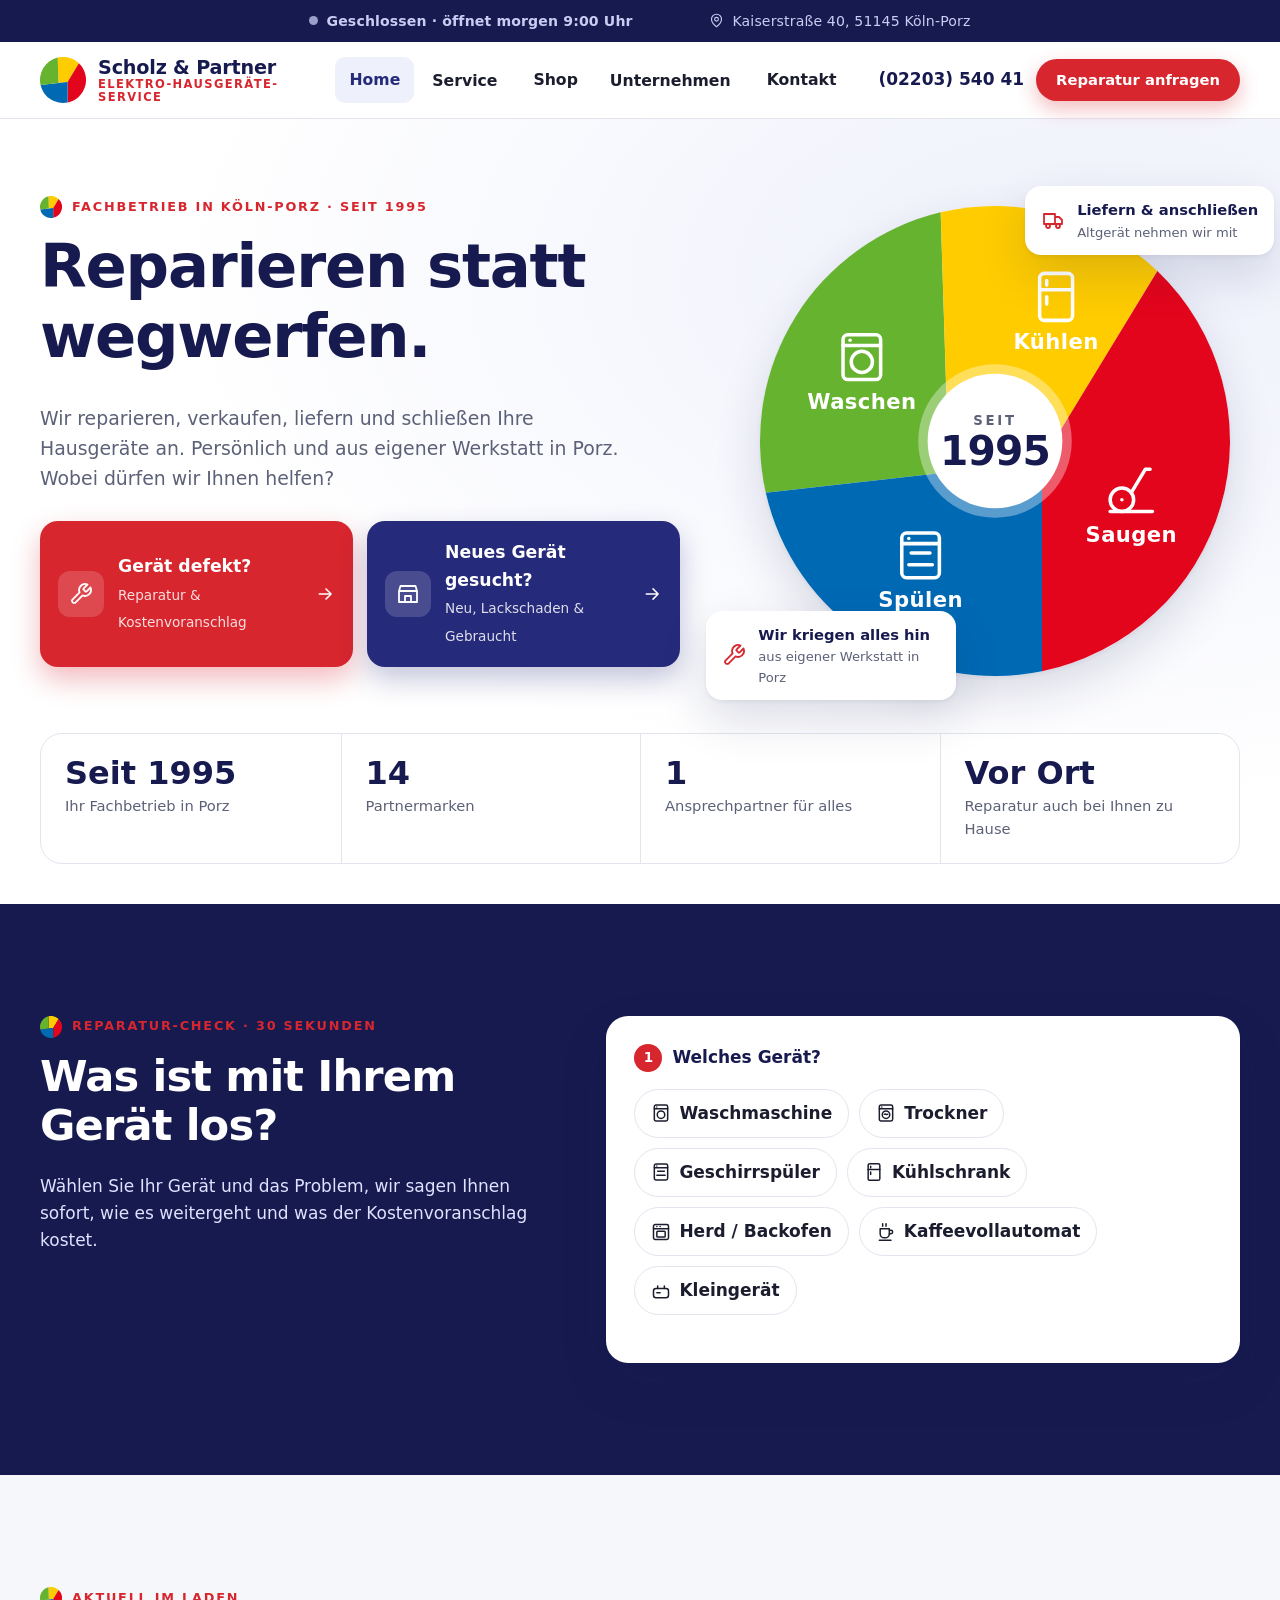
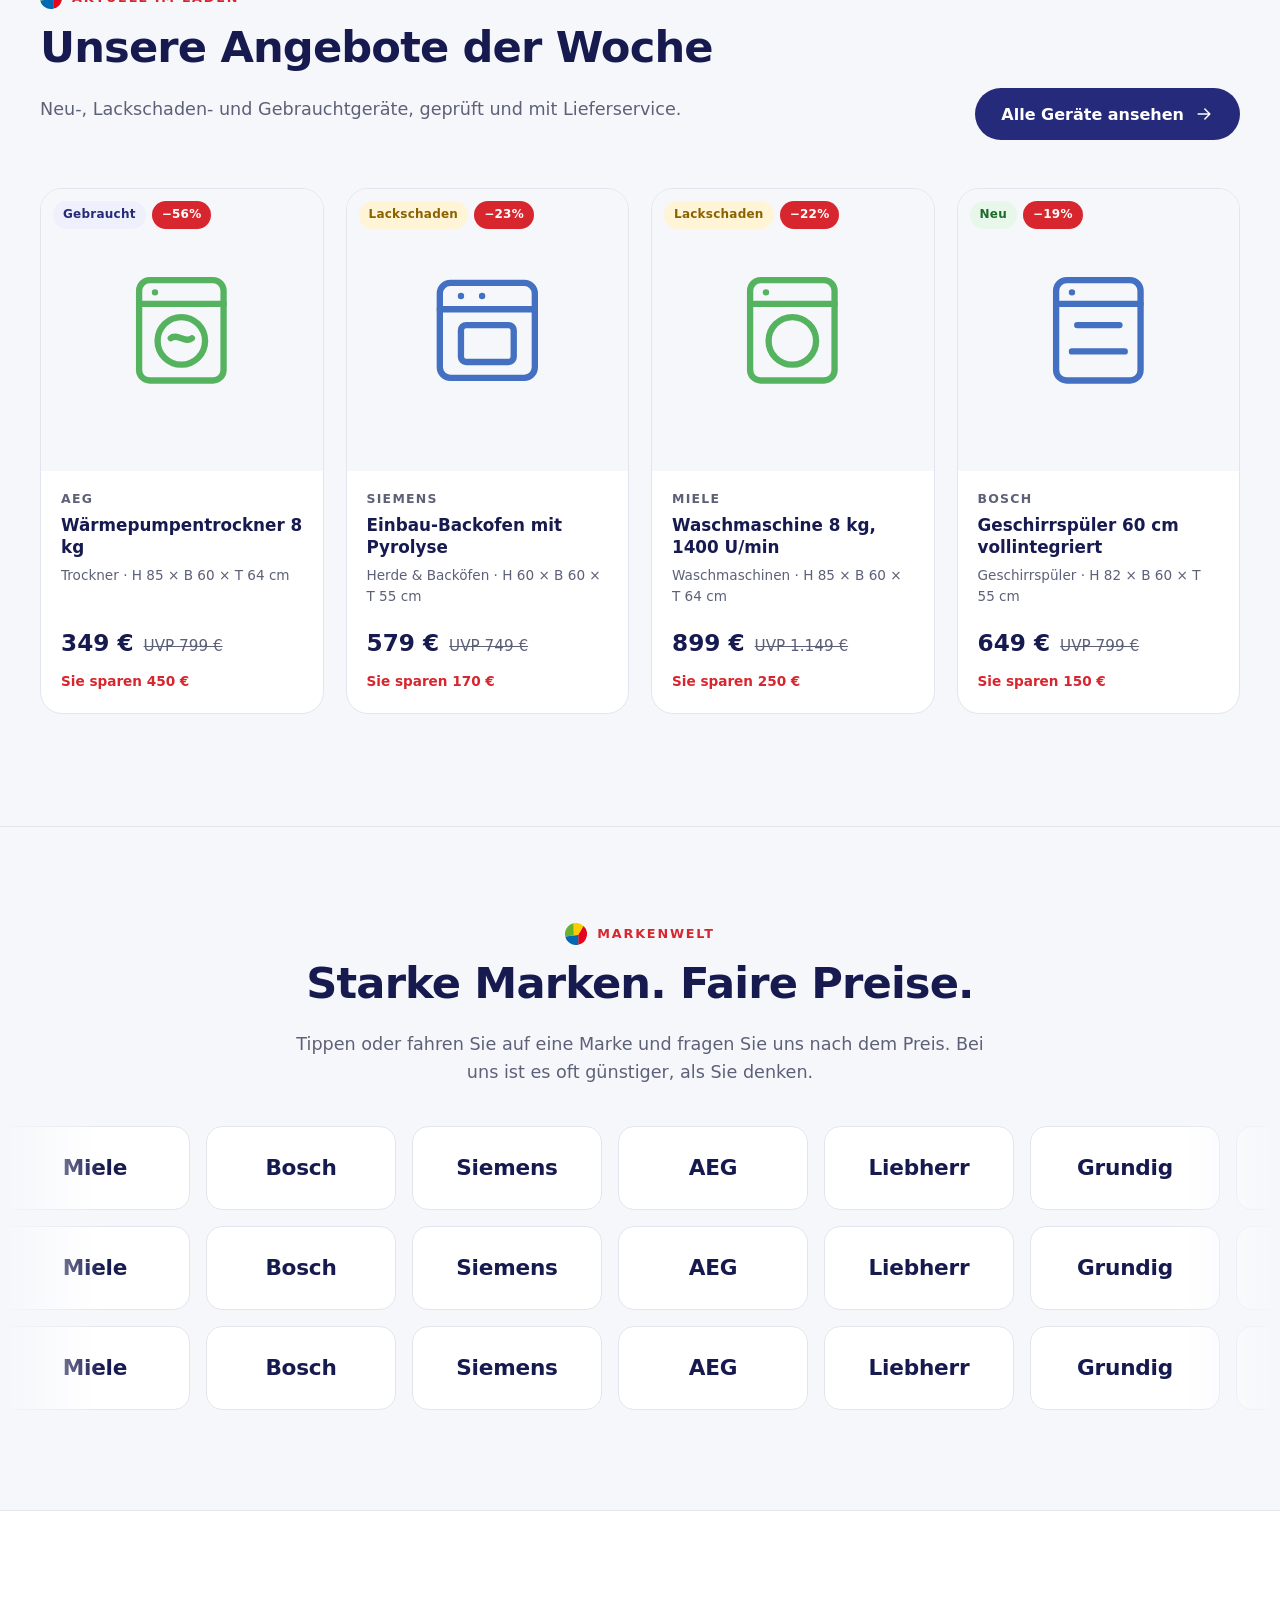
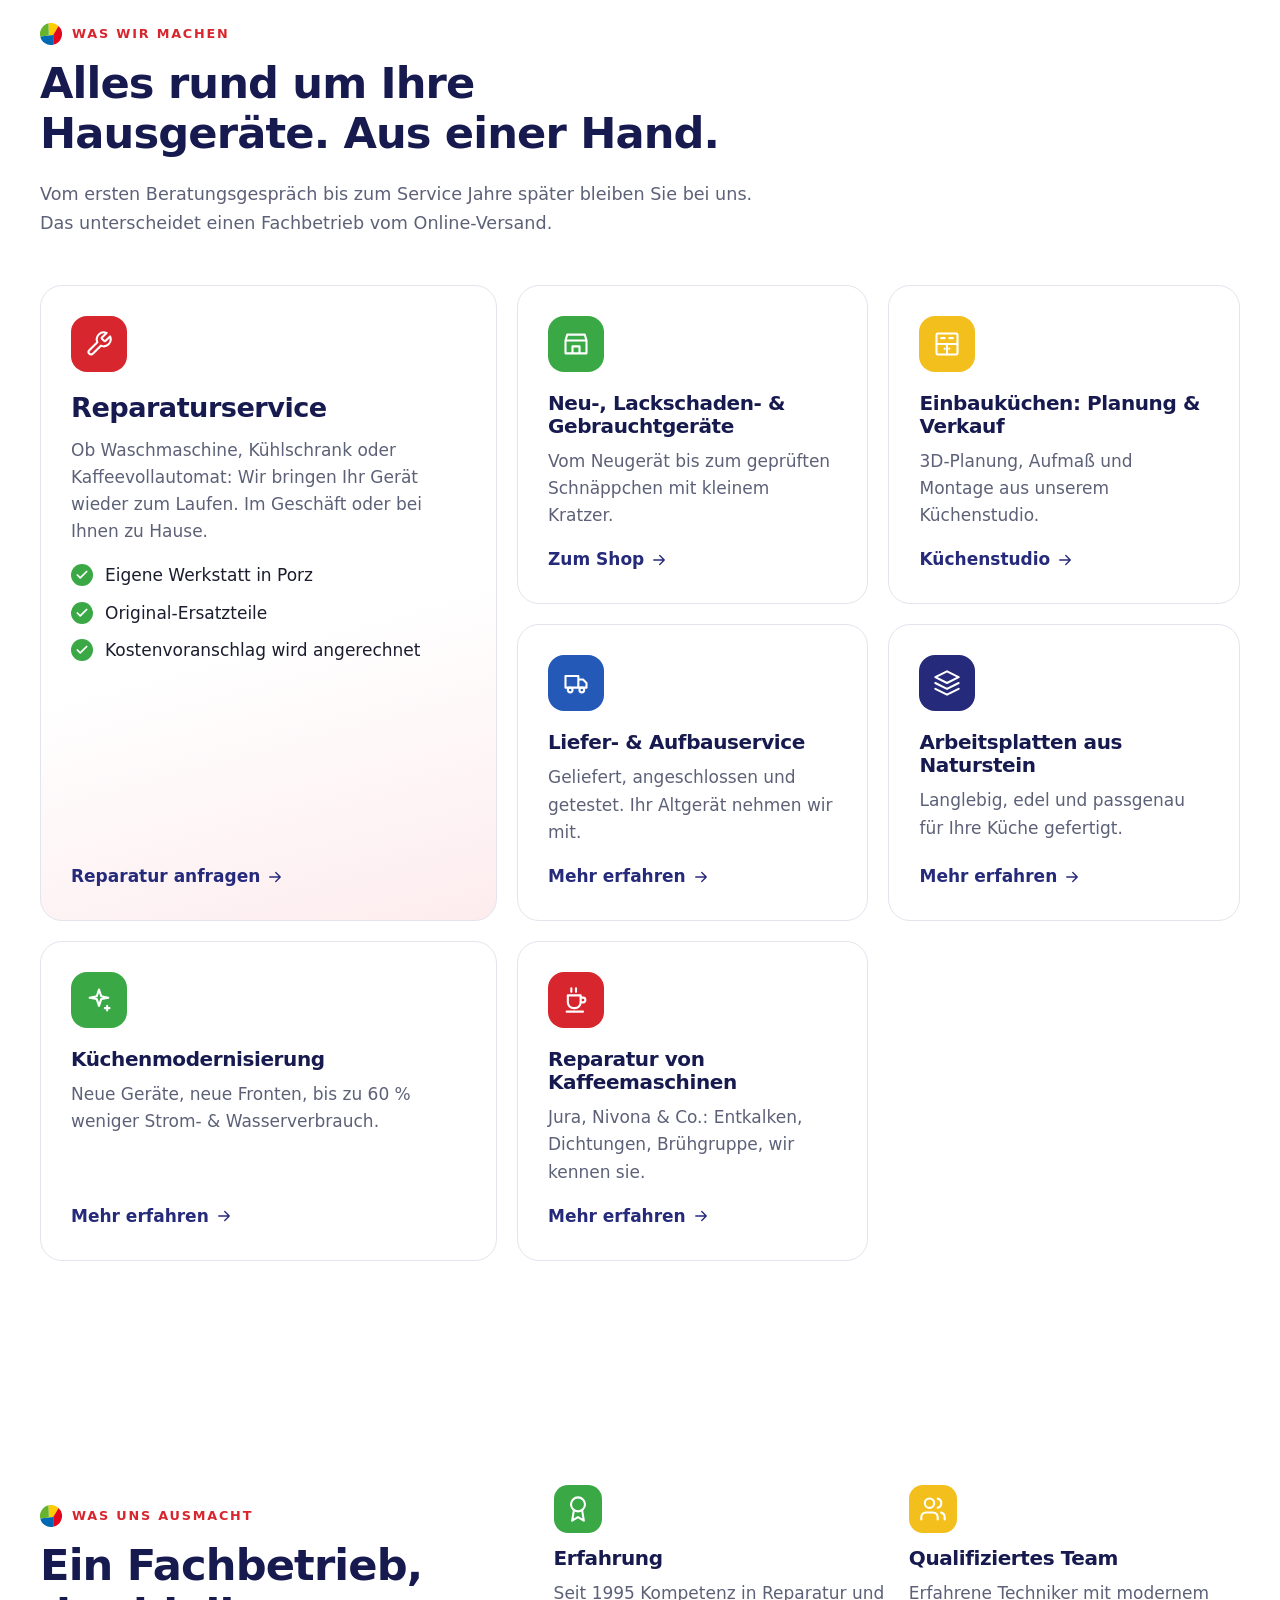
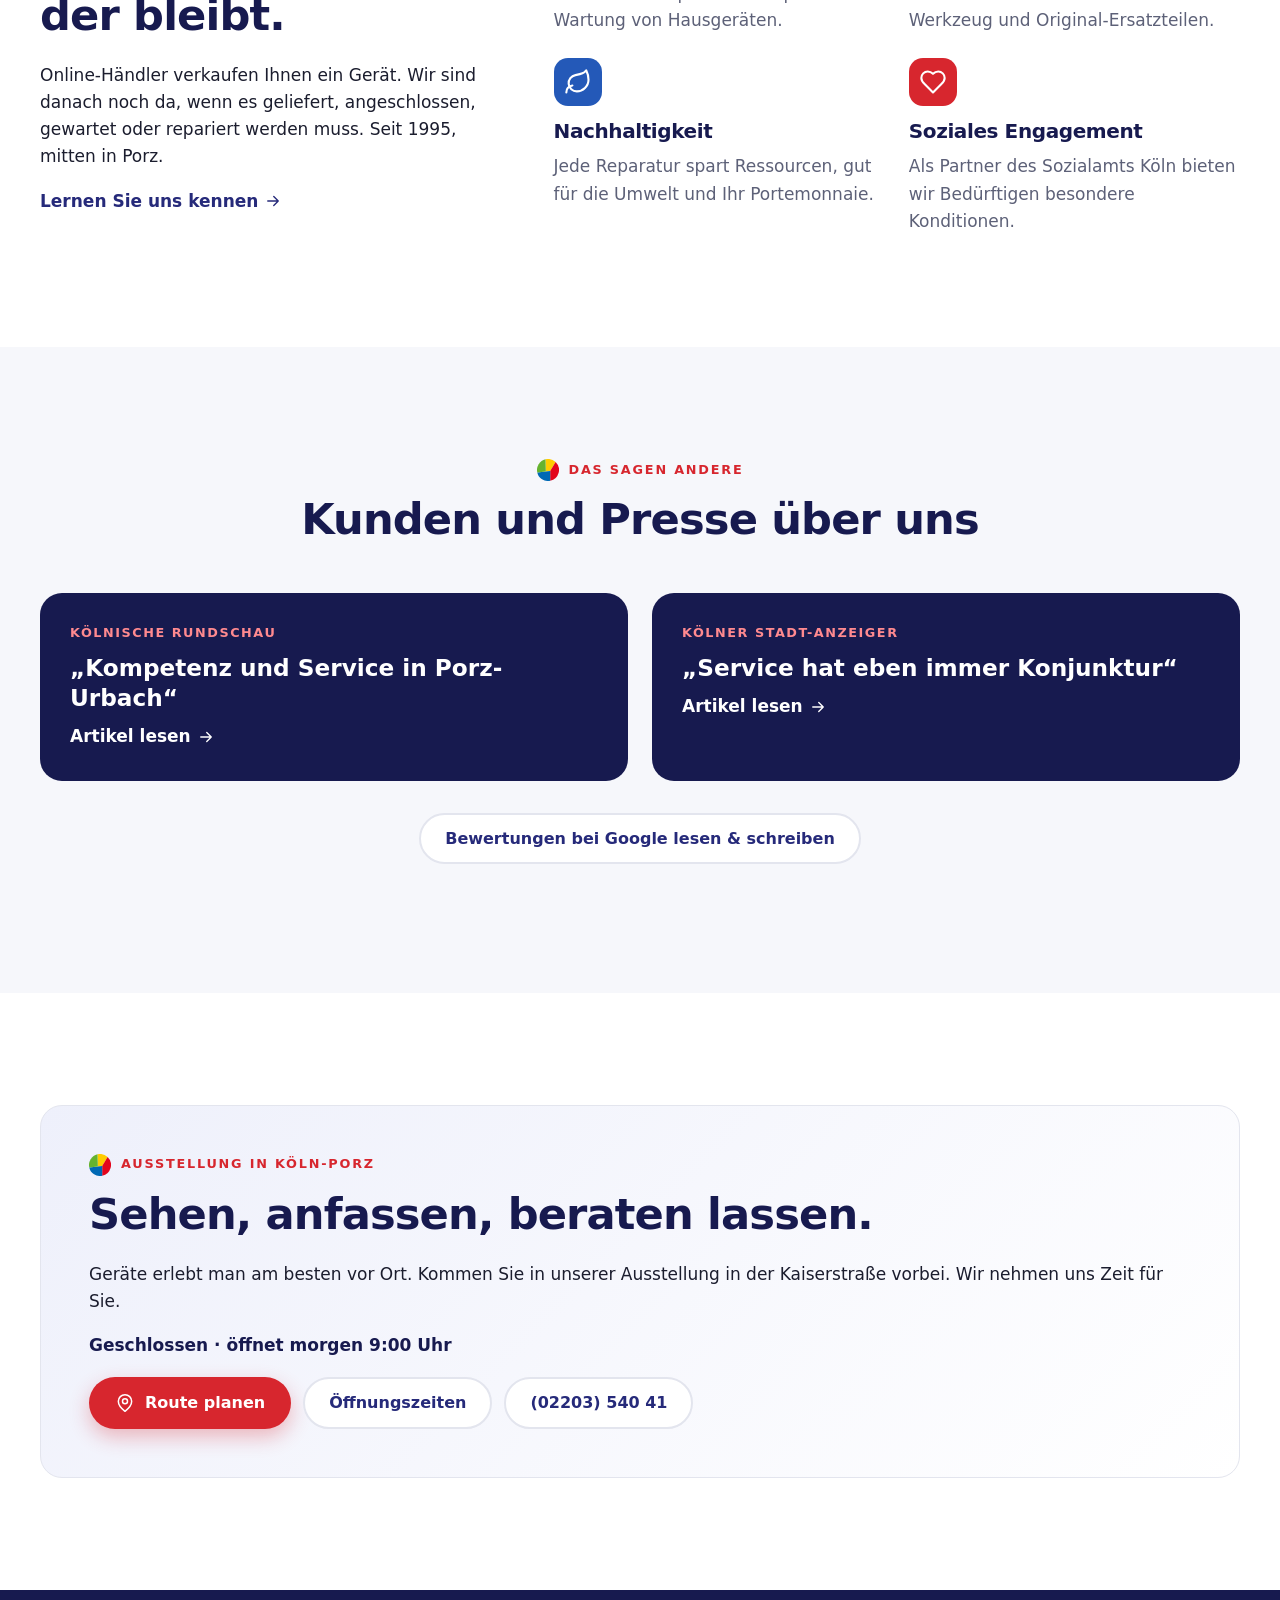
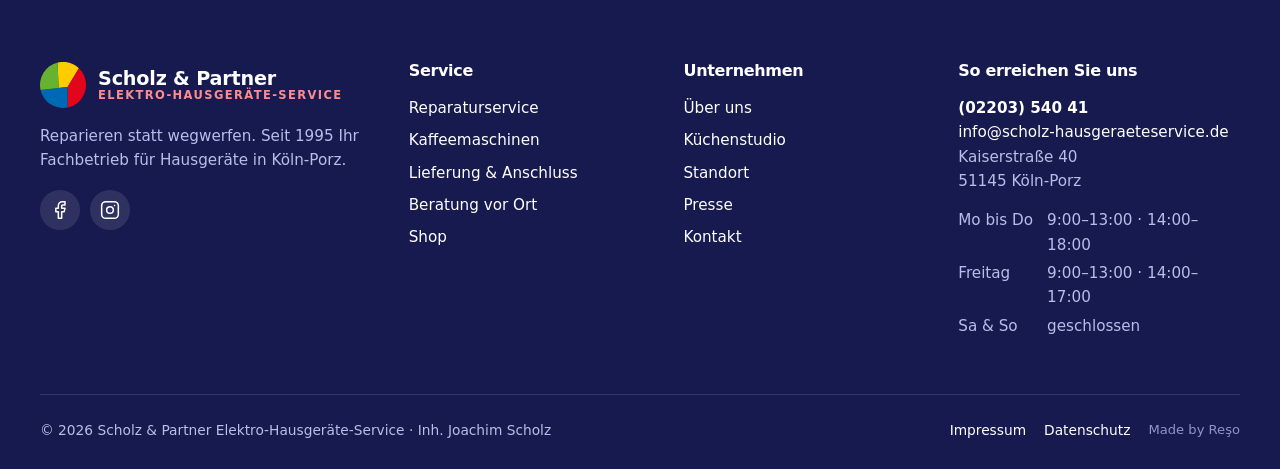
==== commit 9f9d4e31: "small changes" ====
--- a/home/index.html
+++ b/home/index.html
@@ -4,7 +4,7 @@
   <meta charset="utf-8">
   <meta name="viewport" content="width=device-width, initial-scale=1">
   <title>Scholz &amp; Partner, Hausgeräte-Reparatur, Verkauf &amp; Küchenstudio in Köln-Porz</title>
-  <meta name="description" content="Ihr Fachbetrieb für Hausgeräte in Köln-Porz: Reparatur von Waschmaschine, Kühlschrank & Kaffeevollautomat, Neu-, Lackschaden- & Gebrauchtgeräte, Lieferung, Anschluss und Küchenstudio. Seit fast 30 Jahren.">
+  <meta name="description" content="Ihr Fachbetrieb für Hausgeräte in Köln-Porz: Reparatur von Waschmaschine, Kühlschrank & Kaffeevollautomat, Neu-, Lackschaden- & Gebrauchtgeräte, Lieferung, Anschluss und Küchenstudio. Seit 1995.">
   <link rel="canonical" href="https://scholz-hausgeraeteservice.de/home/">
   <meta property="og:title" content="Scholz & Partner, Reparieren statt wegwerfen">
   <meta property="og:description" content="Hausgeräte-Service in Köln-Porz: Reparatur, Verkauf, Lieferung & Küchenstudio.">
@@ -32,7 +32,7 @@
   <section class="hero">
     <div class="container hero__grid">
       <div class="hero__text">
-        <span class="eyebrow">Fachbetrieb in Köln-Porz · seit fast 30 Jahren</span>
+        <span class="eyebrow">Fachbetrieb in Köln-Porz · seit 1995</span>
         <h1>Reparieren statt wegwerfen.</h1>
         <p class="hero__lead">Wir reparieren, verkaufen, liefern und schließen Ihre Hausgeräte an. Persönlich und aus eigener Werkstatt in Porz. Wobei dürfen wir Ihnen helfen?</p>
 
@@ -54,13 +54,14 @@
 
       <!-- Bild-Platzhalter: eigenes Foto unter /home/img/hero.jpg ablegen und hier ein <img> ergänzen -->
       <div class="hero__visual" aria-label="Unsere Gerätewelten">
-        <div class="wheel">
-          <a class="wheel__q q-green" href="/shop/?kategorie=waschmaschinen"><span data-icon="washer"></span><em>Waschen</em></a>
-          <a class="wheel__q q-yellow" href="/shop/?kategorie=kuehlschraenke"><span data-icon="fridge"></span><em>Kühlen</em></a>
-          <a class="wheel__q q-blue" href="/shop/?kategorie=geschirrspueler"><span data-icon="dishwasher"></span><em>Spülen</em></a>
-          <a class="wheel__q q-red" href="/shop/?kategorie=staubsauger"><span data-icon="vacuum"></span><em>Saugen</em></a>
-          <div class="wheel__core"><strong>~30</strong><span>Jahre<br>Erfahrung</span></div>
-        </div>
+        <!-- Gleiche Flächenaufteilung wie das Logo der Visitenkarte; jede Fläche führt in den Shop -->
+        <svg class="wheel" viewBox="0 0 600 600" role="group" aria-label="Unsere Gerätewelten">
+          <a href="/shop/?kategorie=waschmaschinen" aria-label="Waschen: Geräte im Shop ansehen"><path fill="#65b32e" d="M7.4 366.1A300 300 0 0 1 230.6 8.1L241 340Z"/><g class="wheel__in"><svg x="94" y="157" width="72" height="72" viewBox="0 0 24 24" fill="none" stroke="#fff" stroke-width="1.5" stroke-linecap="round" stroke-linejoin="round"><rect x="4" y="2.5" width="16" height="19" rx="2"/><path d="M4 7h16"/><circle cx="12" cy="14" r="4.5"/><path d="M7 4.8h.01"/></svg><text x="130" y="259">Waschen</text></g></a>
+          <a href="/shop/?kategorie=kuehlschraenke" aria-label="Kühlen: Geräte im Shop ansehen"><path fill="#ffcc00" d="M230.6 8.1A300 300 0 0 1 507.3 83.1L360 325L241 340Z"/><g class="wheel__in"><svg x="342" y="80" width="72" height="72" viewBox="0 0 24 24" fill="none" stroke="#fff" stroke-width="1.5" stroke-linecap="round" stroke-linejoin="round"><rect x="5" y="2" width="14" height="20" rx="2"/><path d="M5 9h14M8 5v2M8 12v3"/></svg><text x="378" y="182">Kühlen</text></g></a>
+          <a href="/shop/?kategorie=staubsauger" aria-label="Saugen: Geräte im Shop ansehen"><path fill="#e3051c" d="M507.3 83.1A300 300 0 0 1 360 593.9L360 325Z"/><g class="wheel__in"><svg x="438" y="327" width="72" height="72" viewBox="0 0 24 24" fill="none" stroke="#fff" stroke-width="1.5" stroke-linecap="round" stroke-linejoin="round"><circle cx="8" cy="16" r="5"/><path d="M12 13 18 3h2M8 16h.01M3 21h18"/></svg><text x="474" y="429">Saugen</text></g></a>
+          <a href="/shop/?kategorie=geschirrspueler" aria-label="Spülen: Geräte im Shop ansehen"><path fill="#0069b4" d="M360 593.9A300 300 0 0 1 7.4 366.1L241 340L360 325Z"/><g class="wheel__in"><svg x="169" y="410" width="72" height="72" viewBox="0 0 24 24" fill="none" stroke="#fff" stroke-width="1.5" stroke-linecap="round" stroke-linejoin="round"><rect x="4" y="2.5" width="16" height="19" rx="2"/><path d="M4 7h16M8 11h8M7 16h10M7 4.8h.01"/></svg><text x="205" y="512">Spülen</text></g></a>
+          <g class="wheel__core" aria-hidden="true"><circle cx="300" cy="300" r="98" fill="#fff" fill-opacity=".35"/><circle cx="300" cy="300" r="86" fill="#fff"/><text class="wheel__seit" x="300" y="280">SEIT</text><text class="wheel__year" x="300" y="330">1995</text></g>
+        </svg>
         <div class="chip chip--1"><span data-icon="wrench"></span><span><strong>Wir kriegen alles hin</strong>aus eigener Werkstatt in Porz</span></div>
         <div class="chip chip--2"><span data-icon="truck"></span><span><strong>Liefern &amp; anschließen</strong>Altgerät nehmen wir mit</span></div>
       </div>
@@ -68,7 +69,7 @@
 
     <div class="container">
       <ul class="trust">
-        <li><strong data-count="30" data-prefix="~">0</strong><span>Jahre in Porz</span></li>
+        <li><strong>Seit 1995</strong><span>Ihr Fachbetrieb in Porz</span></li>
         <li><strong data-count="14">0</strong><span>Partnermarken</span></li>
         <li><strong>1</strong><span>Ansprechpartner für alles</span></li>
         <li><strong>Vor Ort</strong><span>Reparatur auch bei Ihnen zu Hause</span></li>
@@ -92,6 +93,11 @@
         <div class="check__step" data-step="2" hidden>
           <p class="check__q"><span>2</span> Was passiert?</p>
           <div class="check__opts" id="check-problems"></div>
+        </div>
+        <div class="check__step" data-step="3" hidden>
+          <p class="check__q"><span>3</span> Ihre Postleitzahl?</p>
+          <label class="check__plz"><input id="check-plz" type="text" inputmode="numeric" maxlength="5" placeholder="z. B. 51145" autocomplete="postal-code" aria-label="Postleitzahl">
+            <small>Damit wir Ihnen die genaue Vor-Ort-Pauschale nennen können.</small></label>
         </div>
         <div class="check__result" id="check-result" hidden></div>
       </div>
@@ -153,11 +159,11 @@
       <div class="usp__text">
         <span class="eyebrow">Was uns ausmacht</span>
         <h2 id="usp-title">Ein Fachbetrieb, der bleibt.</h2>
-        <p>Online-Händler verkaufen Ihnen ein Gerät. Wir sind danach noch da, wenn es geliefert, angeschlossen, gewartet oder repariert werden muss. Seit fast drei Jahrzehnten, mitten in Porz.</p>
+        <p>Online-Händler verkaufen Ihnen ein Gerät. Wir sind danach noch da, wenn es geliefert, angeschlossen, gewartet oder repariert werden muss. Seit 1995, mitten in Porz.</p>
         <a class="link-arrow" href="/ueber-uns/">Lernen Sie uns kennen <span data-icon="arrow"></span></a>
       </div>
       <div class="grid grid-2 usp__grid">
-        <div class="usp__item reveal c-green"><div class="icon-bubble" data-icon="award"></div><h3>Erfahrung</h3><p>Fast 30 Jahre Kompetenz in Reparatur und Wartung von Hausgeräten.</p></div>
+        <div class="usp__item reveal c-green"><div class="icon-bubble" data-icon="award"></div><h3>Erfahrung</h3><p>Seit 1995 Kompetenz in Reparatur und Wartung von Hausgeräten.</p></div>
         <div class="usp__item reveal c-yellow"><div class="icon-bubble" data-icon="users"></div><h3>Qualifiziertes Team</h3><p>Erfahrene Techniker mit modernem Werkzeug und Original-Ersatzteilen.</p></div>
         <div class="usp__item reveal c-blue"><div class="icon-bubble" data-icon="leaf"></div><h3>Nachhaltigkeit</h3><p>Jede Reparatur spart Ressourcen, gut für die Umwelt und Ihr Portemonnaie.</p></div>
         <div class="usp__item reveal c-red"><div class="icon-bubble" data-icon="heart"></div><h3>Soziales Engagement</h3><p>Als Partner des Sozialamts Köln bieten wir Bedürftigen besondere Konditionen.</p></div>
--- a/assets/css/main.css
+++ b/assets/css/main.css
@@ -53,7 +53,7 @@
 .section-head p { color: var(--muted); font-size: 1.1rem; }
 .section--navy .section-head p { color: #b9bde8; }
 .eyebrow { display: inline-flex; align-items: center; gap: 10px; font-size: .8rem; font-weight: 700; letter-spacing: .14em; text-transform: uppercase; color: var(--red); margin-bottom: 14px; }
-.eyebrow::before { content: ""; width: 22px; height: 22px; border-radius: 50%; background: conic-gradient(var(--yellow) 0 25%, var(--red) 0 50%, var(--blue) 0 75%, var(--green) 0); flex: none; }
+.eyebrow::before { content: ""; width: 22px; height: 22px; background: url(/assets/img/favicon.svg) center / contain no-repeat; flex: none; } /* = Logo */
 
 /* ---------- Buttons ---------- */
 .btn { display: inline-flex; align-items: center; justify-content: center; gap: 10px; padding: 14px 24px; border-radius: 999px; font-weight: 700; font-size: 1rem; text-decoration: none; border: 2px solid transparent; cursor: pointer; transition: transform .15s ease, box-shadow .15s ease, background .15s ease; font-family: inherit; line-height: 1.2; }
@@ -150,7 +150,7 @@
 
 /* Seitenkopf für Unterseiten */
 .page-hero { background: linear-gradient(160deg, var(--navy-50), #fff 70%); padding: clamp(48px, 7vw, 88px) 0 clamp(40px, 6vw, 72px); position: relative; overflow: hidden; }
-.page-hero::after { content: ""; position: absolute; right: -120px; top: -120px; width: 380px; height: 380px; border-radius: 50%; background: conic-gradient(var(--yellow) 0 25%, var(--red) 0 50%, var(--blue) 0 75%, var(--green) 0); opacity: .1; }
+.page-hero::after { content: ""; position: absolute; right: -120px; top: -120px; width: 380px; height: 380px; background: url(/assets/img/favicon.svg) center / contain no-repeat; opacity: .1; }
 .page-hero p { font-size: 1.15rem; color: var(--muted); max-width: 680px; }
 .breadcrumb { font-size: .88rem; color: var(--muted); margin-bottom: 18px; }
 .breadcrumb a { color: var(--muted); }
--- a/home/style.css
+++ b/home/style.css
@@ -18,18 +18,18 @@
 
 /* 4-Farben-Rad aus der Visitenkarte */
 .hero__visual { position: relative; aspect-ratio: 1; max-width: 540px; width: 100%; justify-self: center; }
-.wheel { position: absolute; inset: 2%; border-radius: 50%; display: grid; grid-template-columns: 1fr 1fr; grid-template-rows: 1fr 1fr; overflow: hidden; box-shadow: var(--shadow-lg); animation: wheel-in 1s cubic-bezier(.2, .8, .2, 1) both; }
+.wheel { position: absolute; inset: 2%; width: 96%; height: 96%; border-radius: 50%; overflow: visible; box-shadow: var(--shadow-lg); animation: wheel-in 1s cubic-bezier(.2, .8, .2, 1) both; }
 @keyframes wheel-in { from { transform: rotate(-90deg) scale(.6); opacity: 0; } }
-.wheel__q { display: flex; flex-direction: column; align-items: center; justify-content: center; gap: 6px; color: #fff; text-decoration: none; transition: filter .2s; }
-.wheel__q:hover { filter: brightness(1.1) saturate(1.1); }
-.wheel__q .ico { width: 62px; height: 62px; stroke-width: 1.5; transition: transform .25s; }
-.wheel__q:hover .ico { transform: scale(1.15); }
-.wheel__q em { font-style: normal; font-weight: 700; font-size: 1rem; letter-spacing: .04em; }
-.q-green { background: var(--green); padding: 8% 18% 18% 8%; } .q-yellow { background: var(--yellow); padding: 8% 8% 18% 18%; }
-.q-blue { background: var(--blue); padding: 18% 18% 8% 8%; } .q-red { background: var(--red); padding: 18% 8% 8% 18%; }
-.wheel__core { position: absolute; inset: 35%; border-radius: 50%; background: #fff; display: grid; place-content: center; text-align: center; box-shadow: 0 0 0 8px rgba(255, 255, 255, .35); pointer-events: none; }
-.wheel__core strong { font-size: clamp(1.8rem, 4vw, 2.6rem); color: var(--navy-900); line-height: 1; }
-.wheel__core span { font-size: .78rem; font-weight: 700; color: var(--muted); line-height: 1.2; }
+.wheel a { cursor: pointer; outline: none; }
+.wheel a path { transition: filter .2s; }
+.wheel a:hover path, .wheel a:focus-visible path { filter: brightness(1.08) saturate(1.1); }
+.wheel a:focus-visible path { stroke: #fff; stroke-width: 8; }
+.wheel__in { transition: transform .25s ease; transform-box: fill-box; transform-origin: center; }
+.wheel a:hover .wheel__in { transform: scale(1.1); }
+.wheel text { fill: #fff; font-family: var(--font); font-size: 27px; font-weight: 700; letter-spacing: .02em; text-anchor: middle; }
+.wheel__core { pointer-events: none; }
+.wheel .wheel__seit { fill: var(--muted); font-size: 17px; letter-spacing: .2em; }
+.wheel .wheel__year { fill: var(--navy-900); font-size: 52px; font-weight: 800; letter-spacing: -.02em; }
 .chip { position: absolute; display: flex; gap: 12px; align-items: center; background: #fff; border-radius: 16px; padding: 12px 16px; box-shadow: var(--shadow-lg); font-size: .82rem; color: var(--muted); max-width: 250px; animation: float 6s ease-in-out infinite; }
 .chip strong { display: block; color: var(--navy-900); font-size: .92rem; }
 .chip > span:first-child { color: var(--red); flex: none; }
@@ -140,11 +140,6 @@
 @media (max-width: 600px) {
   .hero__paths { grid-template-columns: 1fr; }
   .hero__visual { max-width: 290px; }
-  /* kleiner Kreis: Symbole zur Mitte hin, damit nichts am runden Rand abgeschnitten wird */
-  .wheel__q .ico { width: 38px; height: 38px; }
-  .wheel__q em { font-size: .78rem; }
-  .q-green { padding: 16% 0 0 16%; } .q-yellow { padding: 16% 16% 0 0; }
-  .q-blue { padding: 0 0 16% 16%; } .q-red { padding: 0 16% 16% 0; }
   .hero__accent { font-size: .58em; }
   .chip { font-size: .72rem; padding: 8px 10px; max-width: 190px; }
   .chip strong { font-size: .8rem; }
@@ -156,3 +151,8 @@
 }
 .marquee.is-paused .marquee__row { animation-play-state: paused; }
 .brand-pop.is-below::after { bottom: auto; top: -8px; }
+
+.check__plz { display: grid; gap: 6px; margin-bottom: 20px; }
+.check__plz input { font: inherit; font-size: 1.15rem; font-weight: 700; letter-spacing: .12em; width: 180px; padding: 12px 16px; border: 1.5px solid var(--line); border-radius: 12px; color: var(--navy-900); }
+.check__plz input:focus { outline: none; border-color: var(--navy); box-shadow: 0 0 0 4px var(--navy-50); }
+.check__plz small { color: var(--muted); font-size: .85rem; }
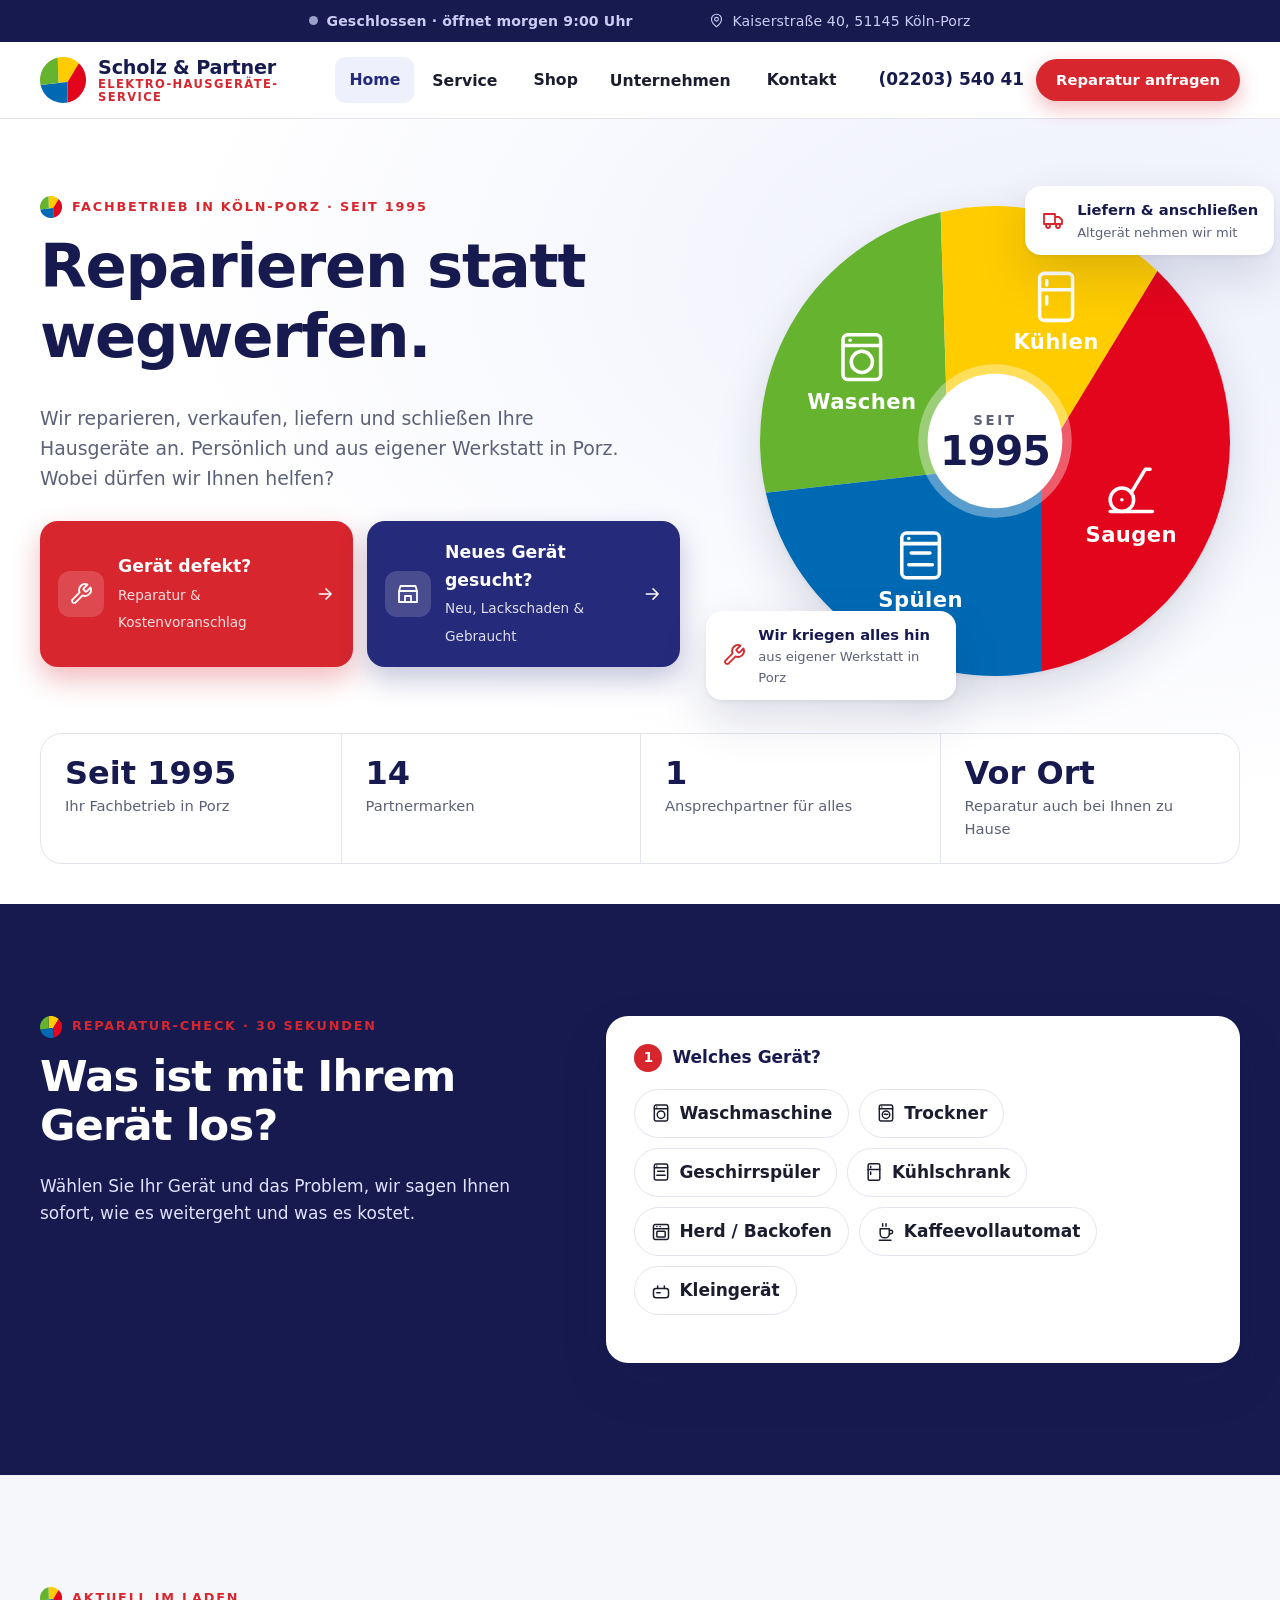
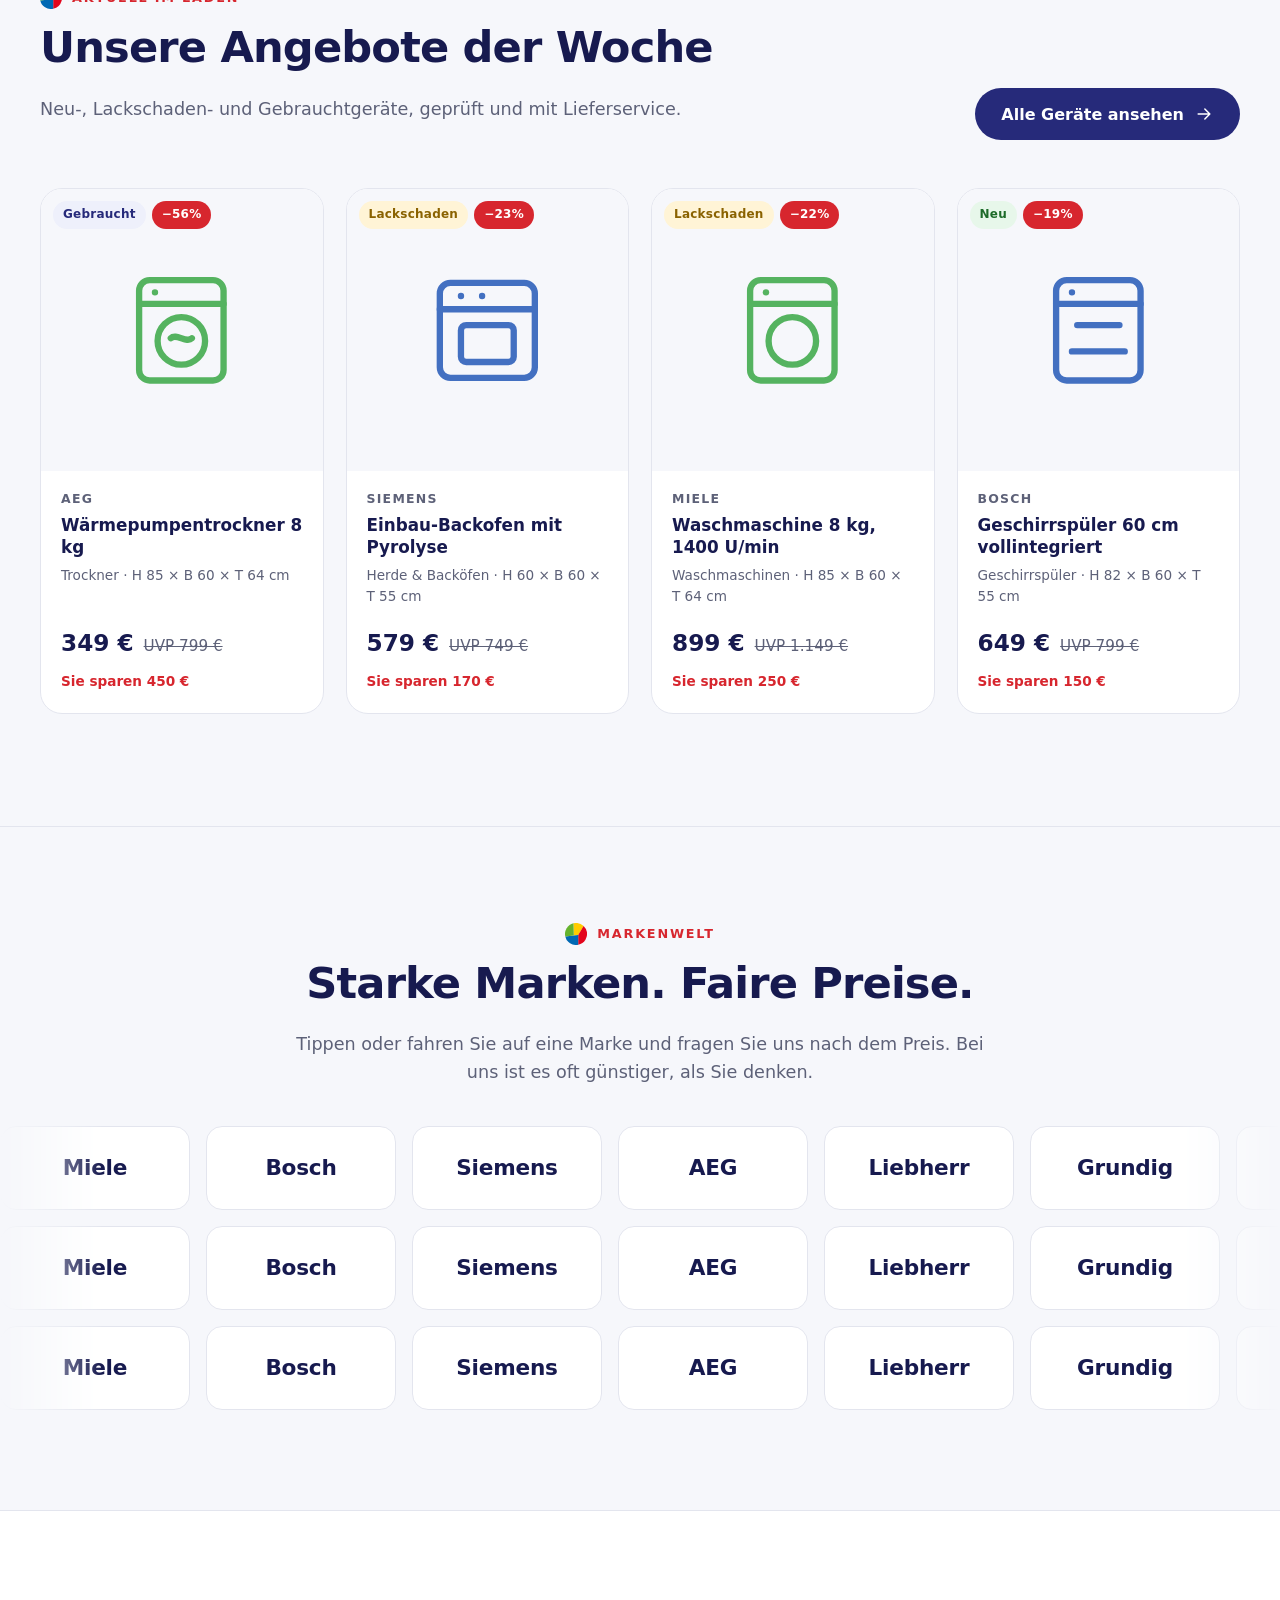
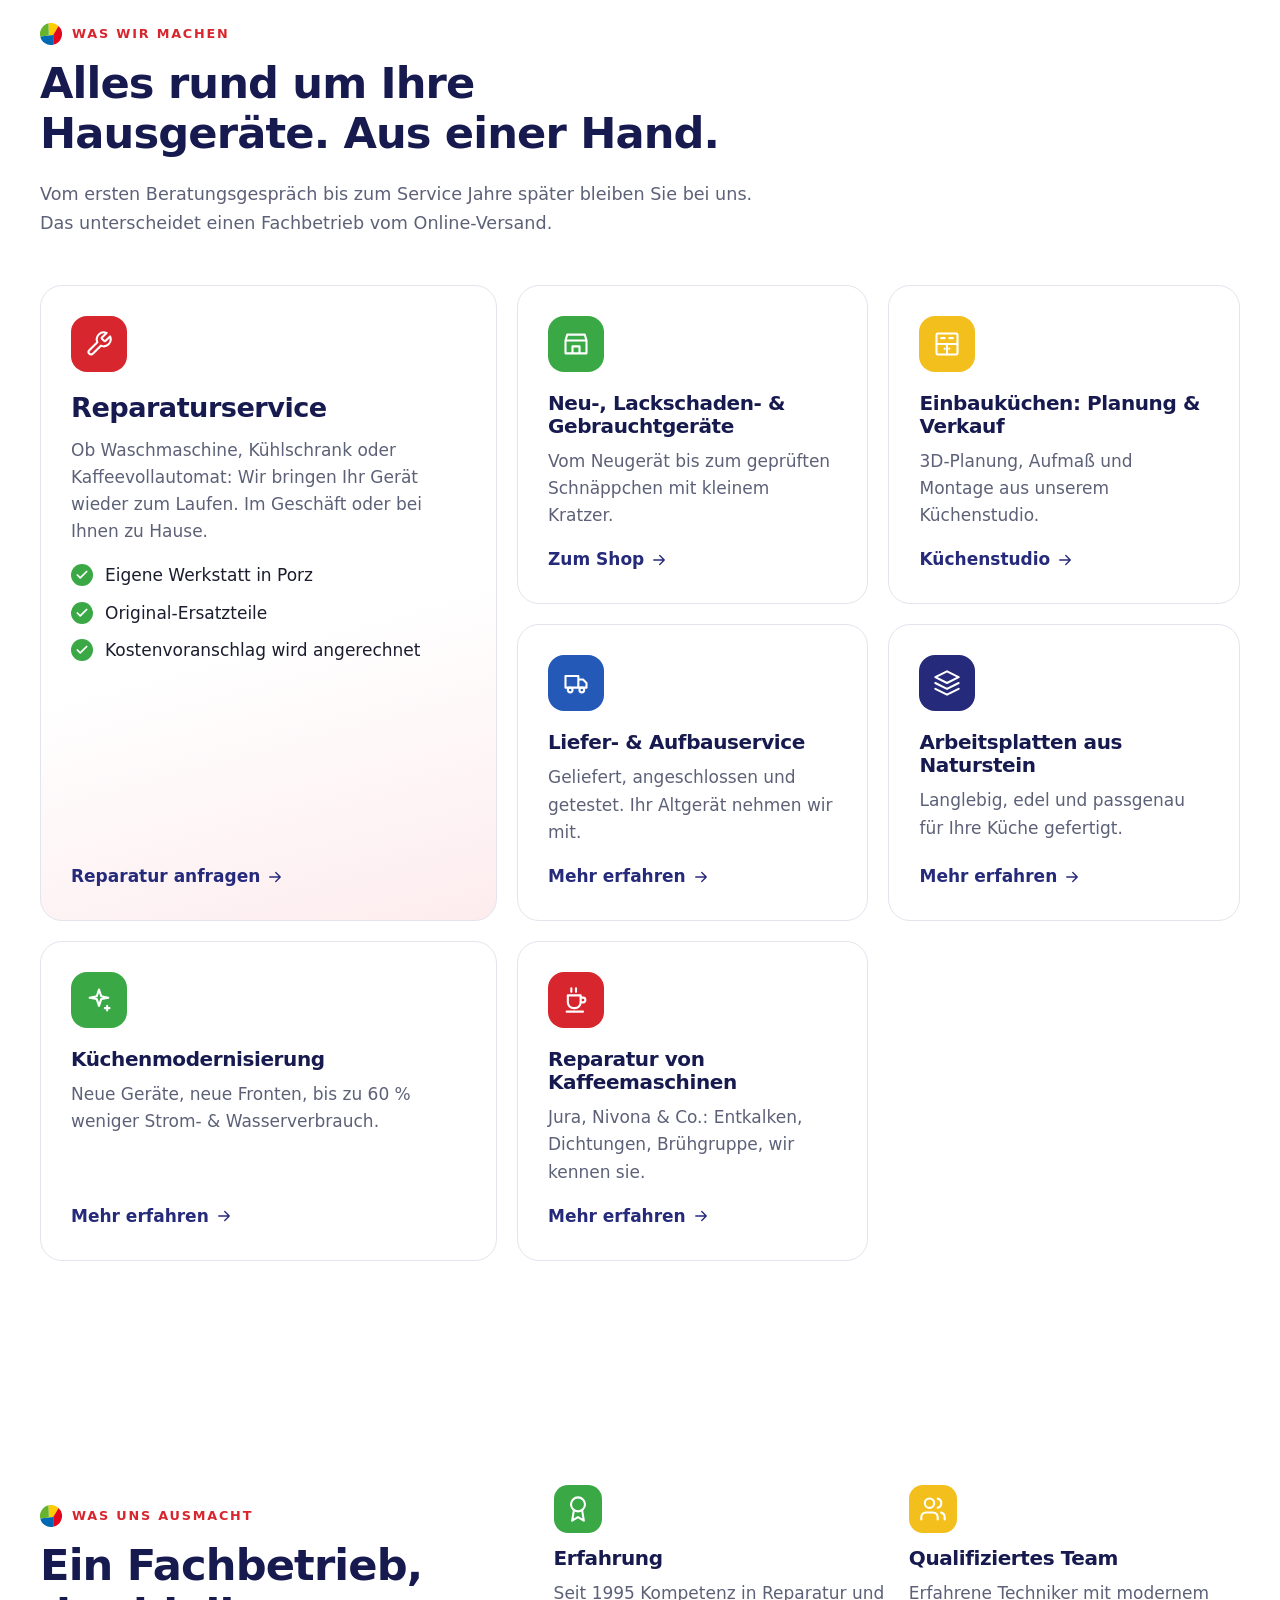
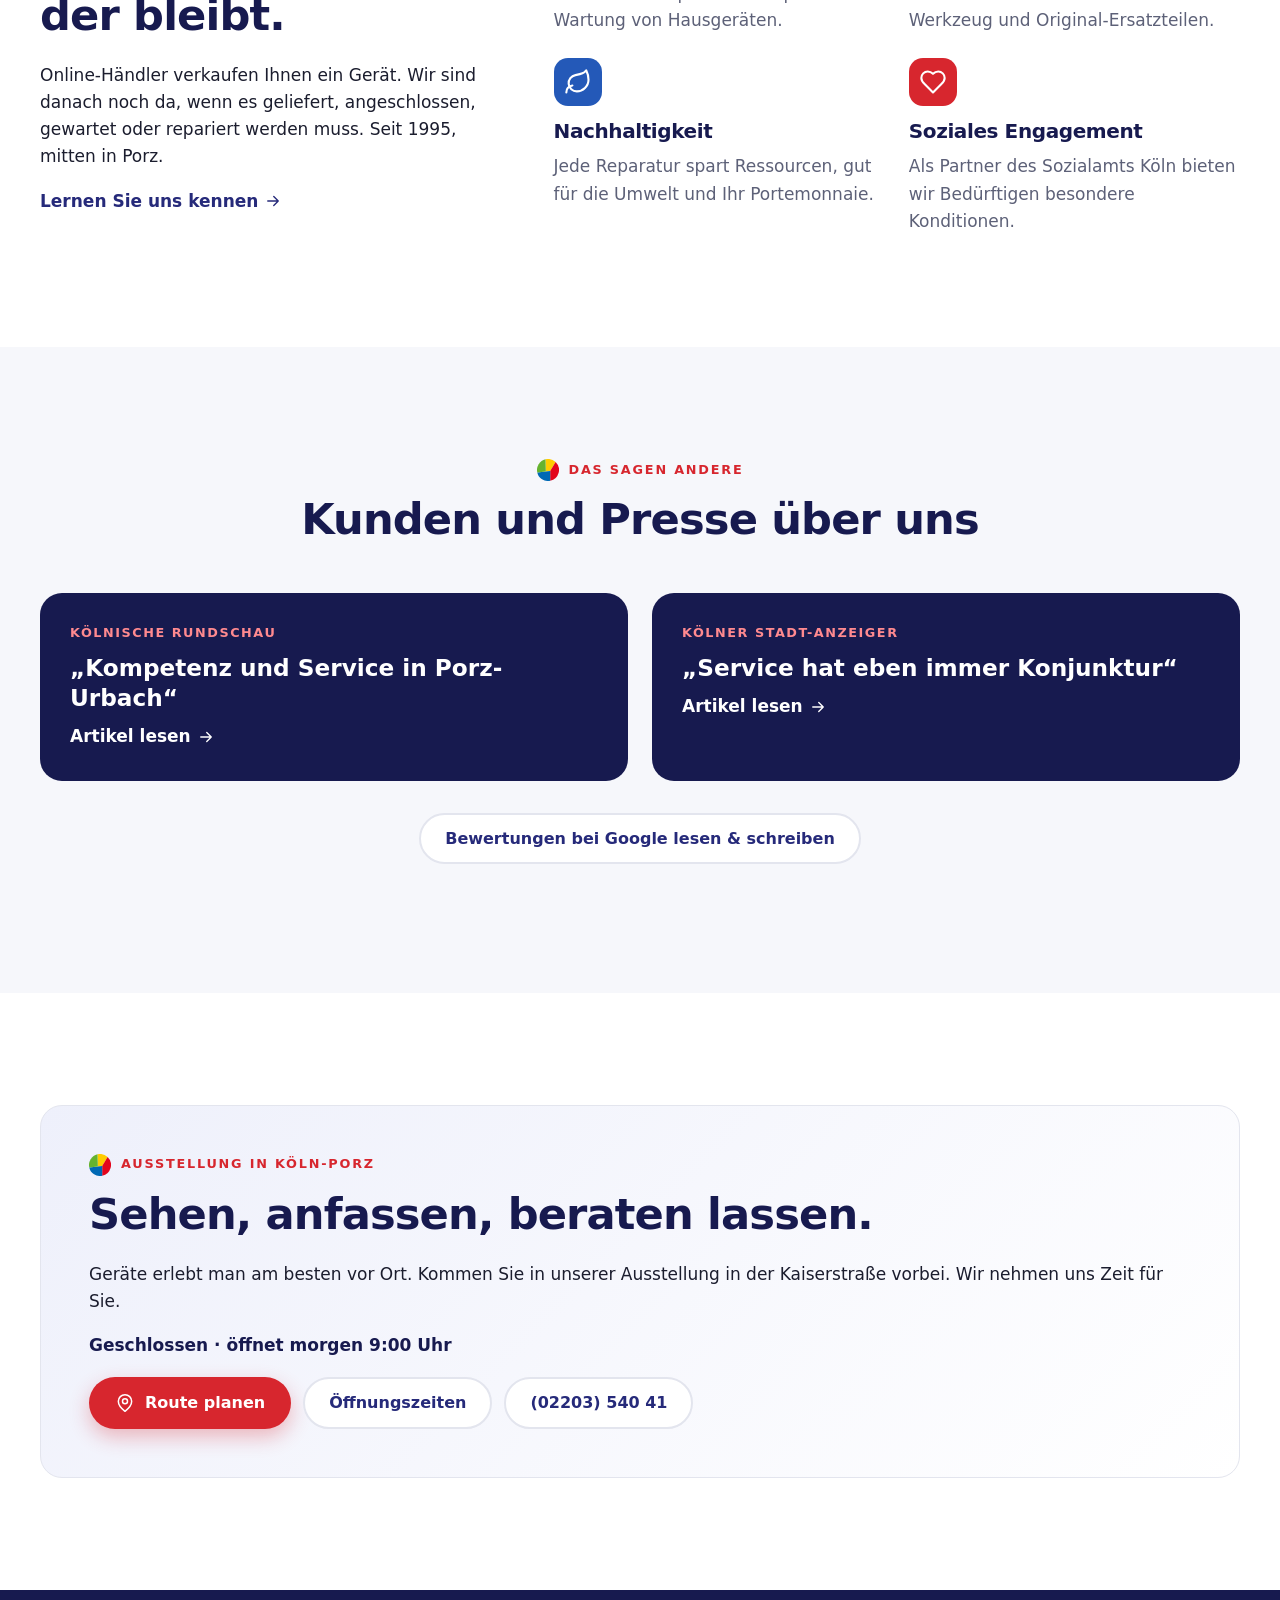
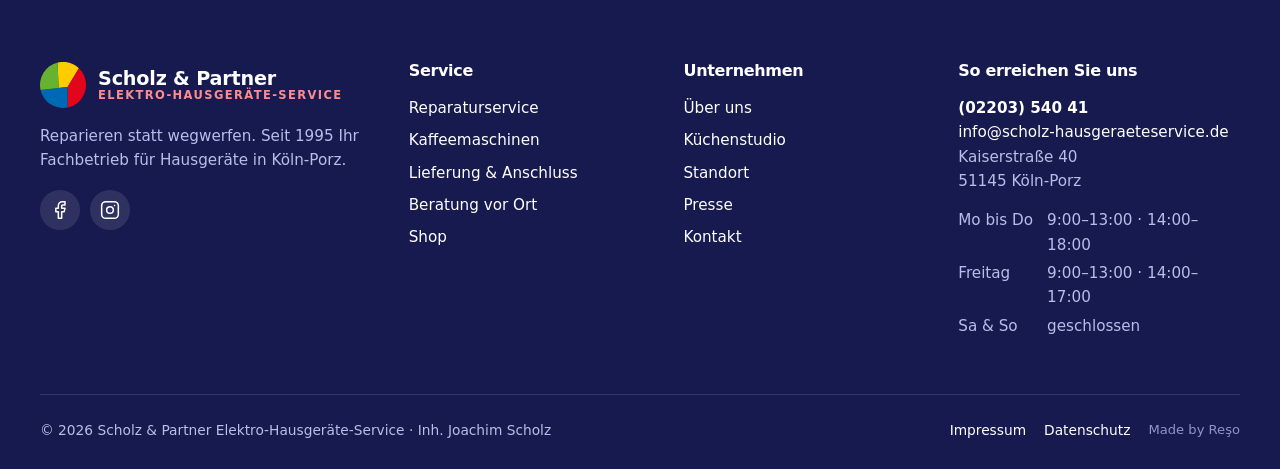
==== commit e6f462c7: "small changes" ====
--- a/home/index.html
+++ b/home/index.html
@@ -83,7 +83,7 @@
       <div class="check__intro">
         <span class="eyebrow">Reparatur-Check · 30 Sekunden</span>
         <h2 id="check-title">Was ist mit Ihrem Gerät los?</h2>
-        <p>Wählen Sie Ihr Gerät und das Problem, wir sagen Ihnen sofort, wie es weitergeht und was der Kostenvoranschlag kostet.</p>
+        <p>Wählen Sie Ihr Gerät und das Problem, wir sagen Ihnen sofort, wie es weitergeht und was es kostet.</p>
       </div>
       <div class="check__box" id="repair-check">
         <div class="check__step" data-step="1">
--- a/assets/css/main.css
+++ b/assets/css/main.css
@@ -103,7 +103,7 @@
 .nav__menu a:hover { background: var(--navy-50); color: var(--navy); }
 .nav__menu .ico { width: 20px; height: 20px; color: var(--red); }
 .nav__drop:hover .nav__menu, .nav__drop:focus-within .nav__menu { opacity: 1; visibility: visible; transform: none; }
-.nav__drop:hover > button svg { transform: rotate(180deg); }
+@media (hover: hover) and (min-width: 901px) { .nav__drop:hover > button > .ico { transform: rotate(180deg); } }
 .header__cta { display: flex; align-items: center; gap: 12px; }
 .header__phone { display: flex; align-items: center; gap: 8px; font-weight: 800; color: var(--navy-900); text-decoration: none; white-space: nowrap; }
 .header__phone .ico { color: var(--red); }
--- a/home/style.css
+++ b/home/style.css
@@ -156,3 +156,10 @@
 .check__plz input { font: inherit; font-size: 1.15rem; font-weight: 700; letter-spacing: .12em; width: 180px; padding: 12px 16px; border: 1.5px solid var(--line); border-radius: 12px; color: var(--navy-900); }
 .check__plz input:focus { outline: none; border-color: var(--navy); box-shadow: 0 0 0 4px var(--navy-50); }
 .check__plz small { color: var(--muted); font-size: .85rem; }
+
+/* Reparatur-Check: Text im weißen Kasten dunkel (der blaue Abschnitt färbt Überschriften sonst weiß) */
+.check__box h3 { color: var(--navy-900); }
+.check__price { display: grid; gap: 2px; }
+.check__price .check__label { font-size: .78rem; font-weight: 700; letter-spacing: .08em; text-transform: uppercase; color: var(--muted); }
+/* Am PC wandert der linke Text beim Scrollen mit, wie das Inhaber-Foto bei "Über uns" */
+@media (min-width: 901px) { .check__intro { position: sticky; top: calc(var(--header-h) + 24px); } }
